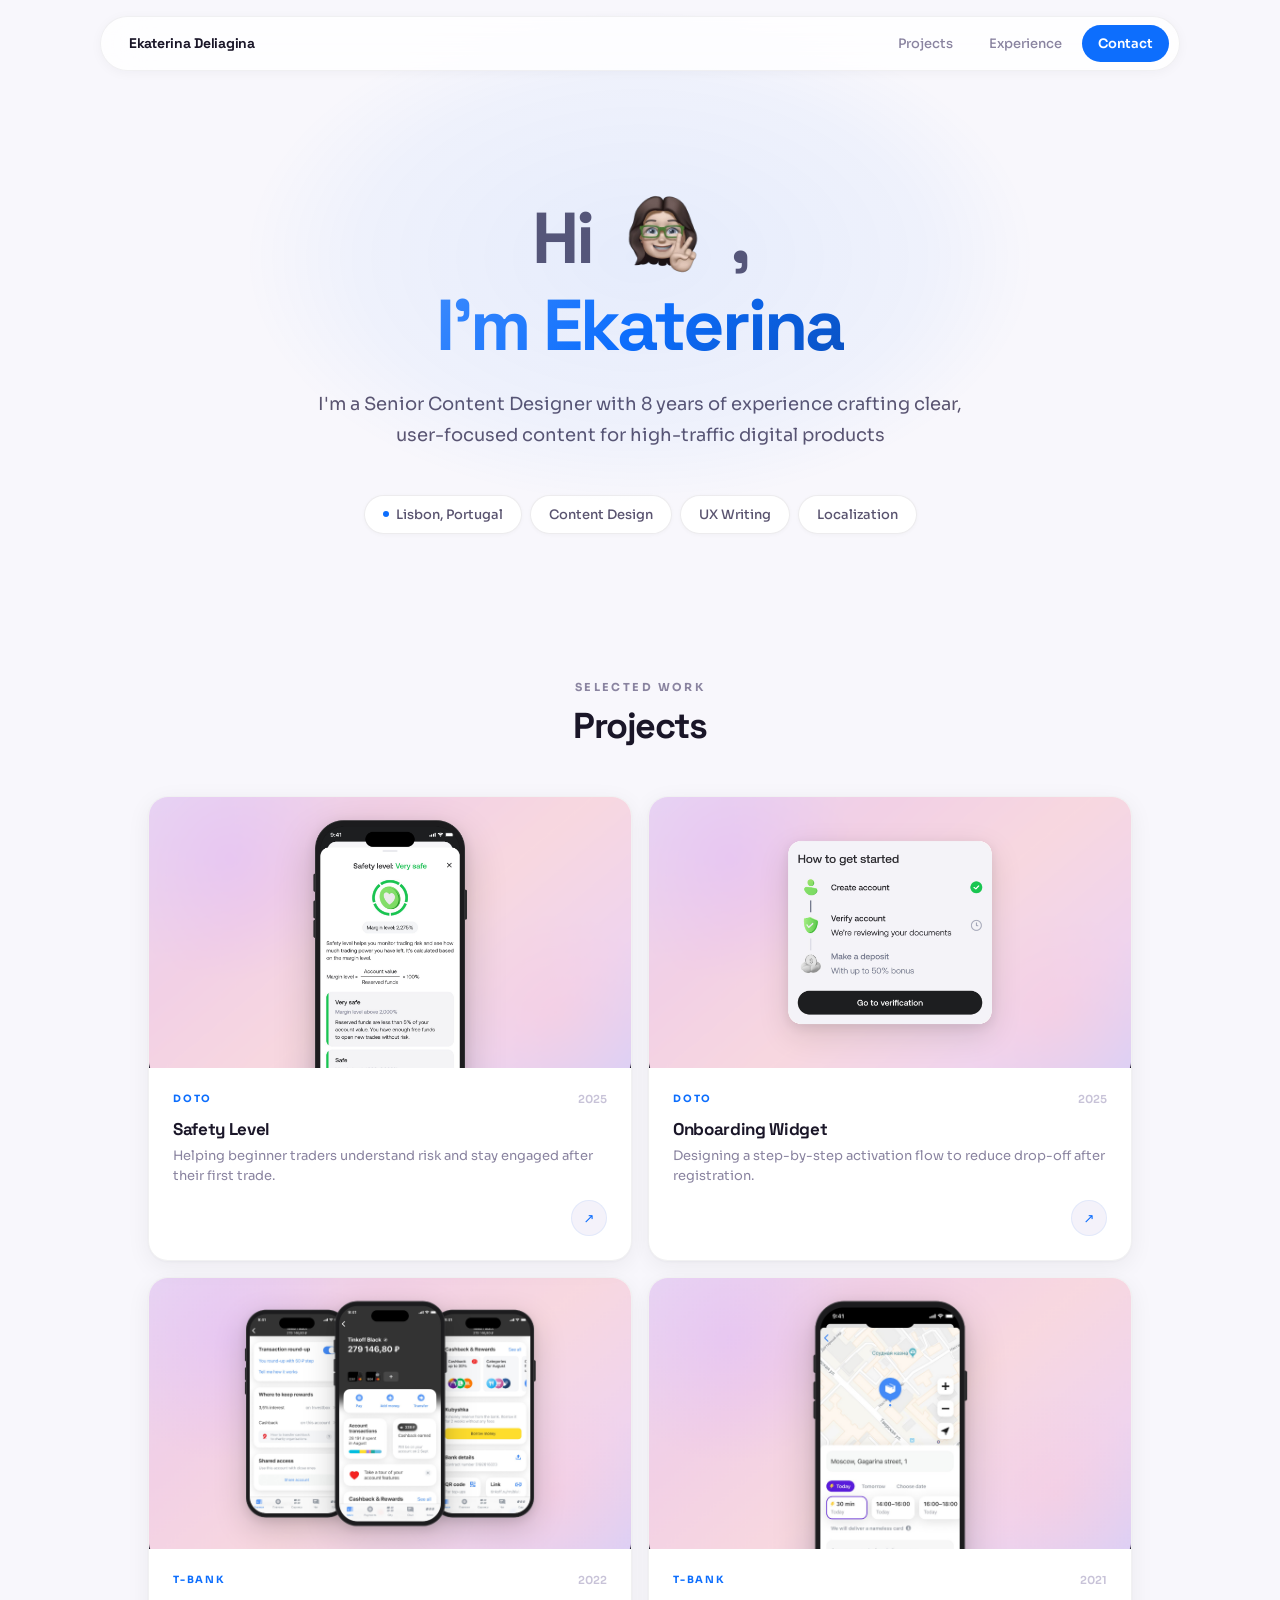
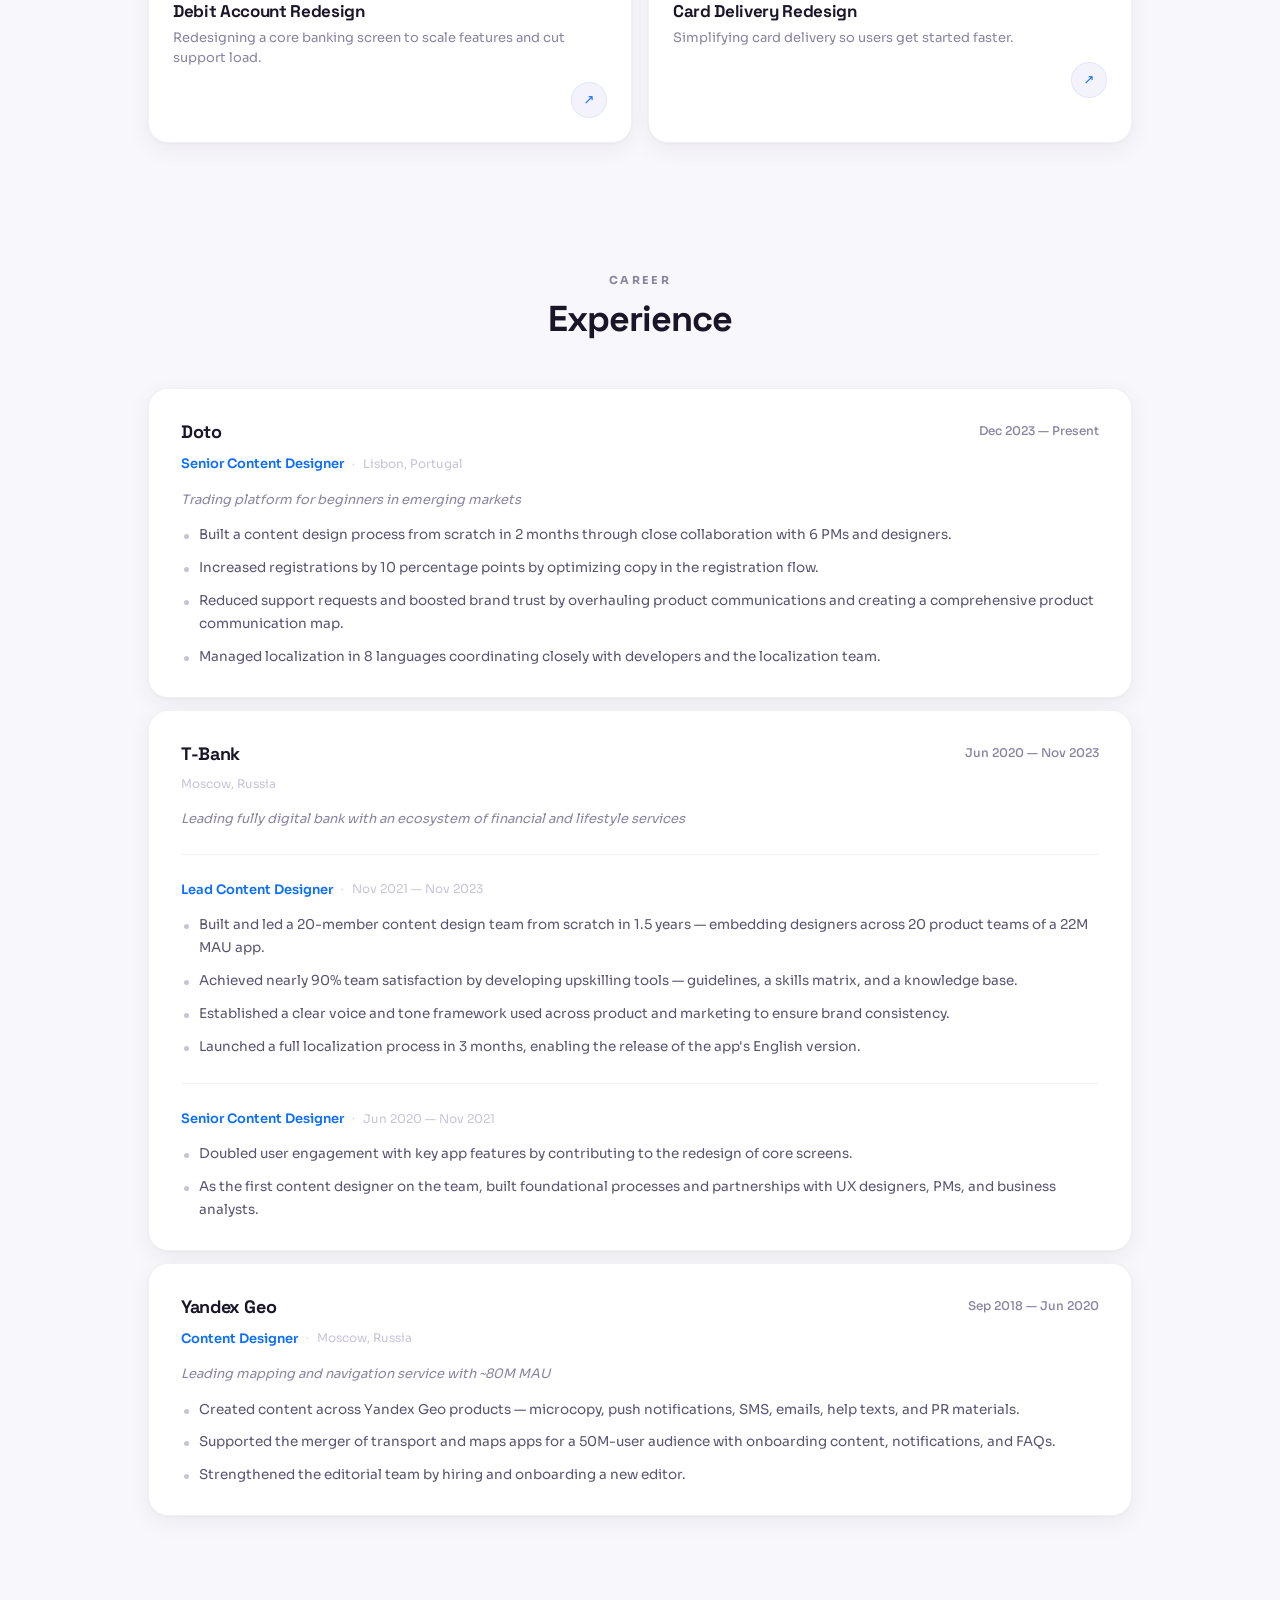
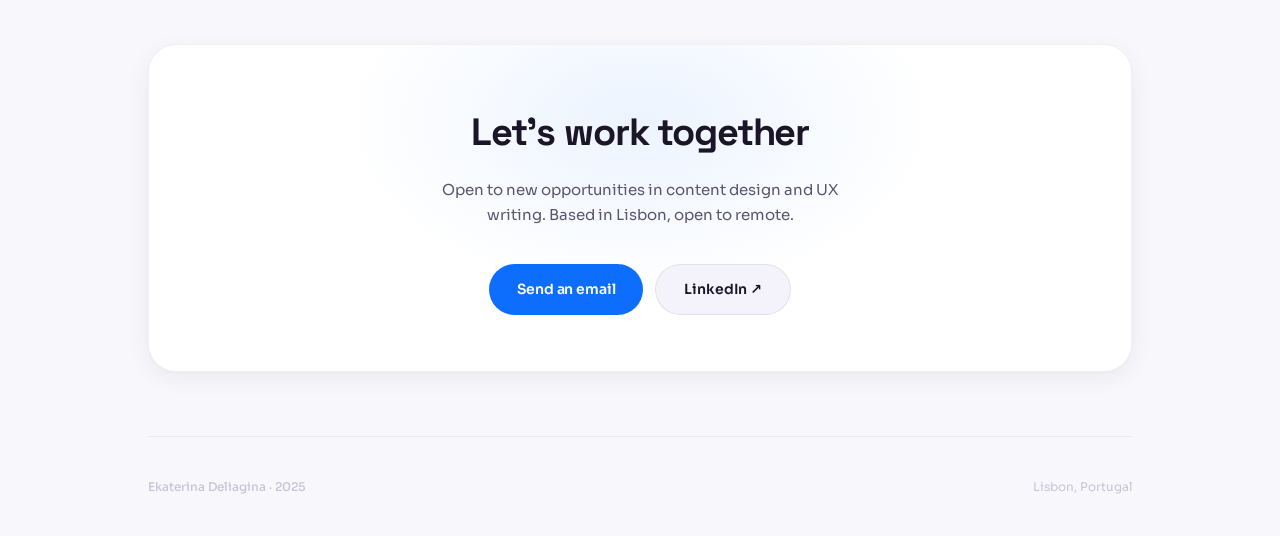
==== index.html @ 11a086cd "moved to root" ====
<!DOCTYPE html>
<html lang="en">
<head>
<meta charset="UTF-8"/><meta name="viewport" content="width=device-width,initial-scale=1"/>
<title>Ekaterina Deliagina — Content Designer</title>
<link href="https://fonts.googleapis.com/css2?family=Sora:wght@300;400;500;600;700;800&family=Space+Grotesk:wght@500;600;700&display=swap" rel="stylesheet"/>
<style>
*,*::before,*::after{box-sizing:border-box;margin:0;padding:0}
:root{
  --bg:#f8f7fc;--bg2:#f0eef6;--surface:#fff;--surface2:#f4f2fa;--surface3:#eae7f3;
  --ink:#1a1628;--mid:#5a5470;--soft:#8a84a0;--dim:#c8c3d8;
  --blue:#0d6efd;--blue-dark:#0b5ed7;--blue-dim:rgba(13,110,253,.06);
  --grad:linear-gradient(135deg,#3d8bfd,#0d6efd,#0950c0);
  --sh:0 1px 3px rgba(26,22,40,.04),0 6px 24px rgba(26,22,40,.06);
  --sh2:0 2px 8px rgba(26,22,40,.06),0 16px 40px rgba(26,22,40,.08);
  --r:20px;--r2:28px;
  --body:'Sora',system-ui,sans-serif;
  --display:'Space Grotesk','Sora',system-ui,sans-serif;
}
html{scroll-behavior:smooth}
body{background:var(--bg);color:var(--ink);font-family:var(--body);font-weight:400;font-size:15px;line-height:1.65;-webkit-font-smoothing:antialiased}

/* ─── NAV ─── */
.tnav{position:sticky;top:0;z-index:100;padding:16px 48px}
.tnav-inner{display:flex;justify-content:space-between;align-items:center;width:100%;max-width:1080px;margin:0 auto;background:rgba(255,255,255,.8);border:1px solid rgba(26,22,40,.06);border-radius:100px;padding:8px 10px 8px 28px;backdrop-filter:blur(24px);box-shadow:0 2px 12px rgba(26,22,40,.04)}
.tnav-name{font-family:var(--display);font-size:14px;font-weight:700;text-decoration:none;color:var(--ink);letter-spacing:-.02em}
.tnav-right{display:flex;align-items:center;gap:4px}
.tnav-right a{font-size:13px;font-weight:500;color:var(--soft);text-decoration:none;padding:8px 16px;border-radius:100px;transition:all .2s}
.tnav-right a:hover{color:var(--ink);background:rgba(26,22,40,.04)}
.tnav-right a.tnav-cta{background:var(--blue);color:#fff;font-weight:600}
.tnav-right a.tnav-cta:hover{background:var(--blue-dark);box-shadow:0 4px 16px rgba(13,110,253,.2)}

/* ─── WRAP ─── */
.wrap{max-width:1080px;margin:0 auto;padding:0 48px}

/* ─── HERO ─── */
.hero{padding:100px 0 80px;text-align:center;position:relative}
.hero::before{content:'';position:absolute;top:-80px;left:50%;transform:translateX(-50%);width:800px;height:500px;background:radial-gradient(ellipse,rgba(13,110,253,.08) 0%,rgba(13,110,253,.04) 50%,transparent 70%);pointer-events:none}
.hero-tag{display:inline-flex;align-items:center;gap:8px;font-size:12px;letter-spacing:.12em;text-transform:uppercase;font-weight:600;margin-bottom:28px;background:var(--blue-dim);border:1px solid rgba(13,110,253,.12);border-radius:100px;padding:7px 20px;color:var(--blue)}
.hero-tag .tdot{width:6px;height:6px;border-radius:50%;background:var(--blue)}
.hero-name{font-family:var(--display);font-size:clamp(40px,6.5vw,72px);font-weight:700;letter-spacing:-.04em;line-height:1;margin-bottom:28px;color:var(--ink);display:flex;flex-direction:column;align-items:center;gap:0}
.hero-name .h-hi{display:flex;align-items:center;gap:16px;color:var(--mid);-webkit-text-fill-color:var(--mid)}
.hero-name .h-comma{color:var(--mid);-webkit-text-fill-color:var(--mid);margin-left:-4px}
.hero-name .h-me{background:var(--grad);-webkit-background-clip:text;background-clip:text;-webkit-text-fill-color:transparent}
.hero-sticker{width:clamp(80px,12vw,110px);height:auto;vertical-align:middle;margin-top:-8px}
.hero-sub{font-size:18px;font-weight:400;color:var(--mid);max-width:700px;margin:12px auto 44px;line-height:1.7}
.hero-pills{display:flex;gap:8px;flex-wrap:wrap;justify-content:center}
.hpill{display:inline-flex;align-items:center;gap:7px;padding:8px 18px;background:var(--surface);border:1px solid rgba(26,22,40,.08);border-radius:100px;font-size:13px;font-weight:500;color:var(--mid);transition:all .25s;box-shadow:0 1px 4px rgba(26,22,40,.03)}
.hpill:hover{border-color:rgba(13,110,253,.25);color:var(--blue);background:var(--blue-dim)}
.hpill .pdot{width:6px;height:6px;border-radius:50%;background:var(--blue)}

/* ─── SECTIONS ─── */
.sec{padding:64px 0}
.sec-head{text-align:center;margin-bottom:48px}
.sec-label{font-size:11px;font-weight:700;letter-spacing:.22em;text-transform:uppercase;color:var(--soft);margin-bottom:10px}
.sec-title{font-family:var(--display);font-size:clamp(26px,3.5vw,36px);font-weight:700;letter-spacing:-.03em;line-height:1.15;color:var(--ink)}

/* ─── ABOUT ─── */
.about-card{background:var(--surface);border:1px solid rgba(26,22,40,.06);border-radius:var(--r2);padding:48px;position:relative;overflow:hidden;box-shadow:var(--sh)}
.about-card::before{content:'';position:absolute;top:-50px;right:-50px;width:250px;height:250px;background:radial-gradient(circle,rgba(13,110,253,.06),transparent 70%);pointer-events:none}
.about-card::after{content:'';position:absolute;bottom:-40px;left:-40px;width:200px;height:200px;background:radial-gradient(circle,rgba(13,110,253,.04),transparent 70%);pointer-events:none}
.about-body{font-size:16px;font-weight:400;line-height:1.9;color:var(--mid);position:relative;z-index:1}
.mk{background:var(--blue-dim);border:1px solid rgba(13,110,253,.14);border-radius:6px;padding:2px 8px;color:var(--blue-dark);font-weight:500}
.mk2{background:var(--blue-dim);border:1px solid rgba(13,110,253,.14);border-radius:6px;padding:2px 8px;color:var(--blue);font-weight:500}
.mk3{background:var(--blue-dim);border:1px solid rgba(13,110,253,.14);border-radius:6px;padding:2px 8px;color:var(--blue-dark);font-weight:500}

/* ─── PROJECTS ─── */
.grid{display:grid;grid-template-columns:1fr 1fr;gap:16px}
.card{background:var(--surface);border:1px solid rgba(26,22,40,.06);border-radius:var(--r);overflow:hidden;text-decoration:none;color:inherit;display:block;transition:transform .4s cubic-bezier(.22,1,.36,1),border-color .35s,box-shadow .35s;box-shadow:var(--sh)}
.card:hover{transform:translateY(-4px);border-color:rgba(13,110,253,.18);box-shadow:var(--sh2)}
.card-img{width:100%;aspect-ratio:16/9;object-fit:cover;display:block;transition:filter .4s}
.card-img.fit{object-fit:contain;padding:24px}
.card-ph{width:100%;aspect-ratio:16/9;background:var(--bg2);display:flex;align-items:center;justify-content:center;position:relative;overflow:hidden}
.card-ph::before{content:'';position:absolute;inset:0;background:radial-gradient(ellipse at 30% 50%,rgba(13,110,253,.08),rgba(13,110,253,.04),transparent 70%)}
.card-ph span{font-size:11px;letter-spacing:.1em;text-transform:uppercase;color:var(--dim);position:relative;z-index:1;font-weight:600}
.card-body{padding:22px 24px 24px}
.card-top{display:flex;justify-content:space-between;align-items:center;margin-bottom:10px}
.card-tag{font-size:10px;font-weight:700;letter-spacing:.18em;text-transform:uppercase;color:var(--blue)}
.card-yr{font-size:11px;color:var(--dim);font-weight:600}
.card-ttl{font-family:var(--display);font-size:17px;font-weight:700;letter-spacing:-.02em;line-height:1.3;margin-bottom:6px;color:var(--ink)}
.card-desc{font-size:13px;color:var(--soft);line-height:1.55;font-weight:400}
.card-arr{display:flex;align-items:center;justify-content:center;width:36px;height:36px;border-radius:50%;background:var(--surface2);border:1px solid rgba(13,110,253,.08);margin-top:14px;margin-left:auto;transition:all .3s;font-size:13px;color:var(--blue)}
.card:hover .card-arr{background:var(--blue);color:#fff;border-color:var(--blue);transform:translate(2px,-2px)}

/* ─── EXPERIENCE ─── */
.jobs{display:flex;flex-direction:column;gap:12px}
.jcard{background:var(--surface);border:1px solid rgba(26,22,40,.06);border-radius:var(--r);padding:28px 32px;box-shadow:var(--sh);transition:border-color .25s,box-shadow .25s}
.jcard:hover{border-color:rgba(26,22,40,.1);box-shadow:var(--sh2)}
.jhead{display:flex;justify-content:space-between;align-items:flex-start;margin-bottom:6px;gap:16px}
.jco{font-family:var(--display);font-size:18px;font-weight:700;letter-spacing:-.02em;color:var(--ink)}
.jper{font-size:12px;color:var(--soft);white-space:nowrap;padding-top:4px;font-weight:500}
.jrow{display:flex;align-items:center;gap:8px;margin-bottom:14px;flex-wrap:wrap}
.jrole{font-size:13px;color:var(--blue);font-weight:600}
.jloc{font-size:12px;color:var(--dim);font-weight:400}
.jsep{font-size:10px;color:var(--dim)}
.jdesc{font-size:13px;color:var(--soft);font-style:italic;margin-bottom:14px;font-weight:400}
.jul{list-style:none;display:flex;flex-direction:column;gap:10px}
.jul li{font-size:13.5px;line-height:1.7;color:var(--mid);padding-left:18px;position:relative;font-weight:400}
.jul li::before{content:"";position:absolute;left:3px;top:10px;width:5px;height:5px;border-radius:50%;background:var(--dim)}
.sub{margin-top:24px;padding-top:24px;border-top:1px solid rgba(26,22,40,.06)}

/* ─── CONTACT ─── */
.ccard{background:var(--surface);border:1px solid rgba(26,22,40,.06);border-radius:var(--r2);padding:56px;text-align:center;position:relative;overflow:hidden;box-shadow:var(--sh)}
.ccard::before{content:'';position:absolute;top:-100px;left:50%;transform:translateX(-50%);width:600px;height:350px;background:radial-gradient(ellipse,rgba(13,110,253,.08),rgba(13,110,253,.04),transparent 70%);pointer-events:none}
.chead{font-family:var(--display);font-size:clamp(26px,4vw,38px);font-weight:700;letter-spacing:-.03em;margin-bottom:14px;position:relative;color:var(--ink)}
.csub{font-size:15px;color:var(--mid);font-weight:400;margin-bottom:36px;max-width:400px;margin-left:auto;margin-right:auto;position:relative}
.clinks{display:flex;gap:12px;justify-content:center;flex-wrap:wrap;position:relative}
.cbtn{display:inline-flex;align-items:center;padding:13px 28px;border-radius:100px;font-size:14px;font-weight:600;text-decoration:none;transition:all .25s;letter-spacing:-.01em}
.cbtn-p{background:var(--blue);color:#fff}.cbtn-p:hover{background:var(--blue-dark);transform:translateY(-2px);box-shadow:0 8px 24px rgba(13,110,253,.15)}
.cbtn-s{background:var(--surface2);border:1px solid rgba(26,22,40,.08);color:var(--ink)}.cbtn-s:hover{border-color:rgba(26,22,40,.16);box-shadow:0 2px 8px rgba(26,22,40,.06)}

/* ─── FOOTER ─── */
.foot{padding:40px 0;display:flex;justify-content:space-between;align-items:center;border-top:1px solid rgba(26,22,40,.06)}
.foot-n{font-size:12px;color:var(--dim);font-weight:500}.foot-r{font-size:12px;color:var(--dim)}

/* ─── ANIMATIONS ─── */
@keyframes fadeUp{from{opacity:0;transform:translateY(24px)}to{opacity:1;transform:translateY(0)}}
.rise{opacity:0;transform:translateY(24px)}.rise.vis{animation:fadeUp .7s cubic-bezier(.22,1,.36,1) forwards}

@media(max-width:720px){
  .wrap{padding:0 20px}.tnav{padding:12px 20px}
  .tnav-inner{padding:6px 8px 6px 20px}
  .tnav-right a:not(.tnav-cta){display:none}
  .grid{grid-template-columns:1fr}
  .hero{padding:72px 0 56px}
  .about-card{padding:32px 24px}
  .ccard{padding:40px 24px}
  .jcard{padding:24px 20px}
}
</style>
</head>
<body>

<div class="tnav">
  <div class="tnav-inner">
    <a class="tnav-name" href="index.html">Ekaterina Deliagina</a>
    <div class="tnav-right">
      <a href="#projects">Projects</a>
      <a href="#experience">Experience</a>
      <a href="#contact" class="tnav-cta">Contact</a>
    </div>
  </div>
</div>

<div class="wrap">

  <div class="hero rise">
    <h1 class="hero-name">
      <span class="h-hi">Hi <img src="sticker.png" class="hero-sticker" alt="sticker"><span class="h-comma">,</span></span>
      <span class="h-me">I'm Ekaterina</span>
    </h1>
    <p class="hero-sub">I'm a Senior Content Designer with 8 years of experience crafting clear, <span style="white-space:nowrap">user-focused</span> content for high-traffic digital products</p>
    <div class="hero-pills">
      <span class="hpill"><span class="pdot"></span>Lisbon, Portugal</span>
      <span class="hpill">Content Design</span>
      <span class="hpill">UX Writing</span>
      <span class="hpill">Localization</span>
    </div>
  </div>

  <div class="sec rise" id="projects">
    <div class="sec-head">
      <div class="sec-label">Selected work</div>
      <div class="sec-title">Projects</div>
    </div>
    <div class="grid">
      <a href="project-1.html" class="card rise">
        <img src="project-1-cover.png" class="card-img" alt="Safety Level cover">
        <div class="card-body">
          <div class="card-top"><span class="card-tag">Doto</span><span class="card-yr">2025</span></div>
          <div class="card-ttl">Safety Level</div>
          <div class="card-desc">Helping beginner traders understand risk and stay engaged after their first trade.</div>
          <div class="card-arr">↗</div>
        </div>
      </a>
      <a class="card" href="project-2.html">
        <img class="card-img" src="project-2-cover.png" alt="Onboarding Widget">
        <div class="card-body">
          <div class="card-top"><span class="card-tag">Doto</span><span class="card-yr">2025</span></div>
          <div class="card-ttl">Onboarding Widget</div>
          <div class="card-desc">Designing a step-by-step activation flow to reduce drop-off after registration.</div>
          <div class="card-arr">↗</div>
        </div>
      </a>
      <a class="card" href="project-3.html">
        <img class="card-img" src="project-3-cover.png" alt="Debit Account Redesign">
        <div class="card-body">
          <div class="card-top"><span class="card-tag">T-Bank</span><span class="card-yr">2022</span></div>
          <div class="card-ttl">Debit Account Redesign</div>
          <div class="card-desc">Redesigning a core banking screen to scale features and cut support load.</div>
          <div class="card-arr">↗</div>
        </div>
      </a>
      <a class="card" href="project-4.html">
        <img class="card-img" src="project-4-cover.png" alt="Card Delivery Redesign">
        <div class="card-body">
          <div class="card-top"><span class="card-tag">T-Bank</span><span class="card-yr">2021</span></div>
          <div class="card-ttl">Card Delivery Redesign</div>
          <div class="card-desc">Simplifying card delivery so users get started faster.</div>
          <div class="card-arr">↗</div>
        </div>
      </a>
    </div>
  </div>

  <div class="sec rise" id="experience">
    <div class="sec-head">
      <div class="sec-label">Career</div>
      <div class="sec-title">Experience</div>
    </div>
    <div class="jobs">
      <div class="jcard">
        <div class="jhead"><div class="jco">Doto</div><div class="jper">Dec 2023 — Present</div></div>
        <div class="jrow"><span class="jrole">Senior Content Designer</span><span class="jsep">·</span><span class="jloc">Lisbon, Portugal</span></div>
        <div class="jdesc">Trading platform for beginners in emerging markets</div>
        <ul class="jul">
          <li>Built a content design process from scratch in 2 months through close collaboration with 6 PMs and designers.</li>
          <li>Increased registrations by 10 percentage points by optimizing copy in the registration flow.</li>
          <li>Reduced support requests and boosted brand trust by overhauling product communications and creating a comprehensive product communication map.</li>
          <li>Managed localization in 8 languages coordinating closely with developers and the localization team.</li>
        </ul>
      </div>
      <div class="jcard">
        <div class="jhead"><div class="jco">T-Bank</div><div class="jper">Jun 2020 — Nov 2023</div></div>
        <div class="jrow"><span class="jloc">Moscow, Russia</span></div>
        <div class="jdesc">Leading fully digital bank with an ecosystem of financial and lifestyle services</div>
        <div class="sub">
          <div class="jrow"><span class="jrole">Lead Content Designer</span><span class="jsep">·</span><span class="jloc">Nov 2021 — Nov 2023</span></div>
          <ul class="jul">
            <li>Built and led a 20-member content design team from scratch in 1.5 years — embedding designers across 20 product teams of a 22M MAU app.</li>
            <li>Achieved nearly 90% team satisfaction by developing upskilling tools — guidelines, a skills matrix, and a knowledge base.</li>
            <li>Established a clear voice and tone framework used across product and marketing to ensure brand consistency.</li>
            <li>Launched a full localization process in 3 months, enabling the release of the app's English version.</li>
          </ul>
        </div>
        <div class="sub">
          <div class="jrow"><span class="jrole">Senior Content Designer</span><span class="jsep">·</span><span class="jloc">Jun 2020 — Nov 2021</span></div>
          <ul class="jul">
            <li>Doubled user engagement with key app features by contributing to the redesign of core screens.</li>
            <li>As the first content designer on the team, built foundational processes and partnerships with UX designers, PMs, and business analysts.</li>
          </ul>
        </div>
      </div>
      <div class="jcard">
        <div class="jhead"><div class="jco">Yandex Geo</div><div class="jper">Sep 2018 — Jun 2020</div></div>
        <div class="jrow"><span class="jrole">Content Designer</span><span class="jsep">·</span><span class="jloc">Moscow, Russia</span></div>
        <div class="jdesc">Leading mapping and navigation service with ~80M MAU</div>
        <ul class="jul">
          <li>Created content across Yandex Geo products — microcopy, push notifications, SMS, emails, help texts, and PR materials.</li>
          <li>Supported the merger of transport and maps apps for a 50M-user audience with onboarding content, notifications, and FAQs.</li>
          <li>Strengthened the editorial team by hiring and onboarding a new editor.</li>
        </ul>
      </div>
    </div>
  </div>

  <div class="sec rise" id="contact">
    <div class="ccard">
      <div class="chead">Let's work together</div>
      <div class="csub">Open to new opportunities in content design and UX writing. Based in Lisbon, open to remote.</div>
      <div class="clinks">
        <a class="cbtn cbtn-p" href="mailto:e.delyagina@gmail.com">Send an email</a>
        <a class="cbtn cbtn-s" href="https://www.linkedin.com/in/edeliagina/" target="_blank">LinkedIn ↗</a>
      </div>
    </div>
  </div>

  <div class="foot"><span class="foot-n">Ekaterina Deliagina · 2025</span><span class="foot-r">Lisbon, Portugal</span></div>
</div>

<script>
const obs=new IntersectionObserver(e=>{e.forEach(x=>{if(x.isIntersecting){x.target.classList.add('vis');obs.unobserve(x.target)}})},{threshold:.12});
document.querySelectorAll('.rise').forEach(el=>obs.observe(el));
</script>
</body>
</html>
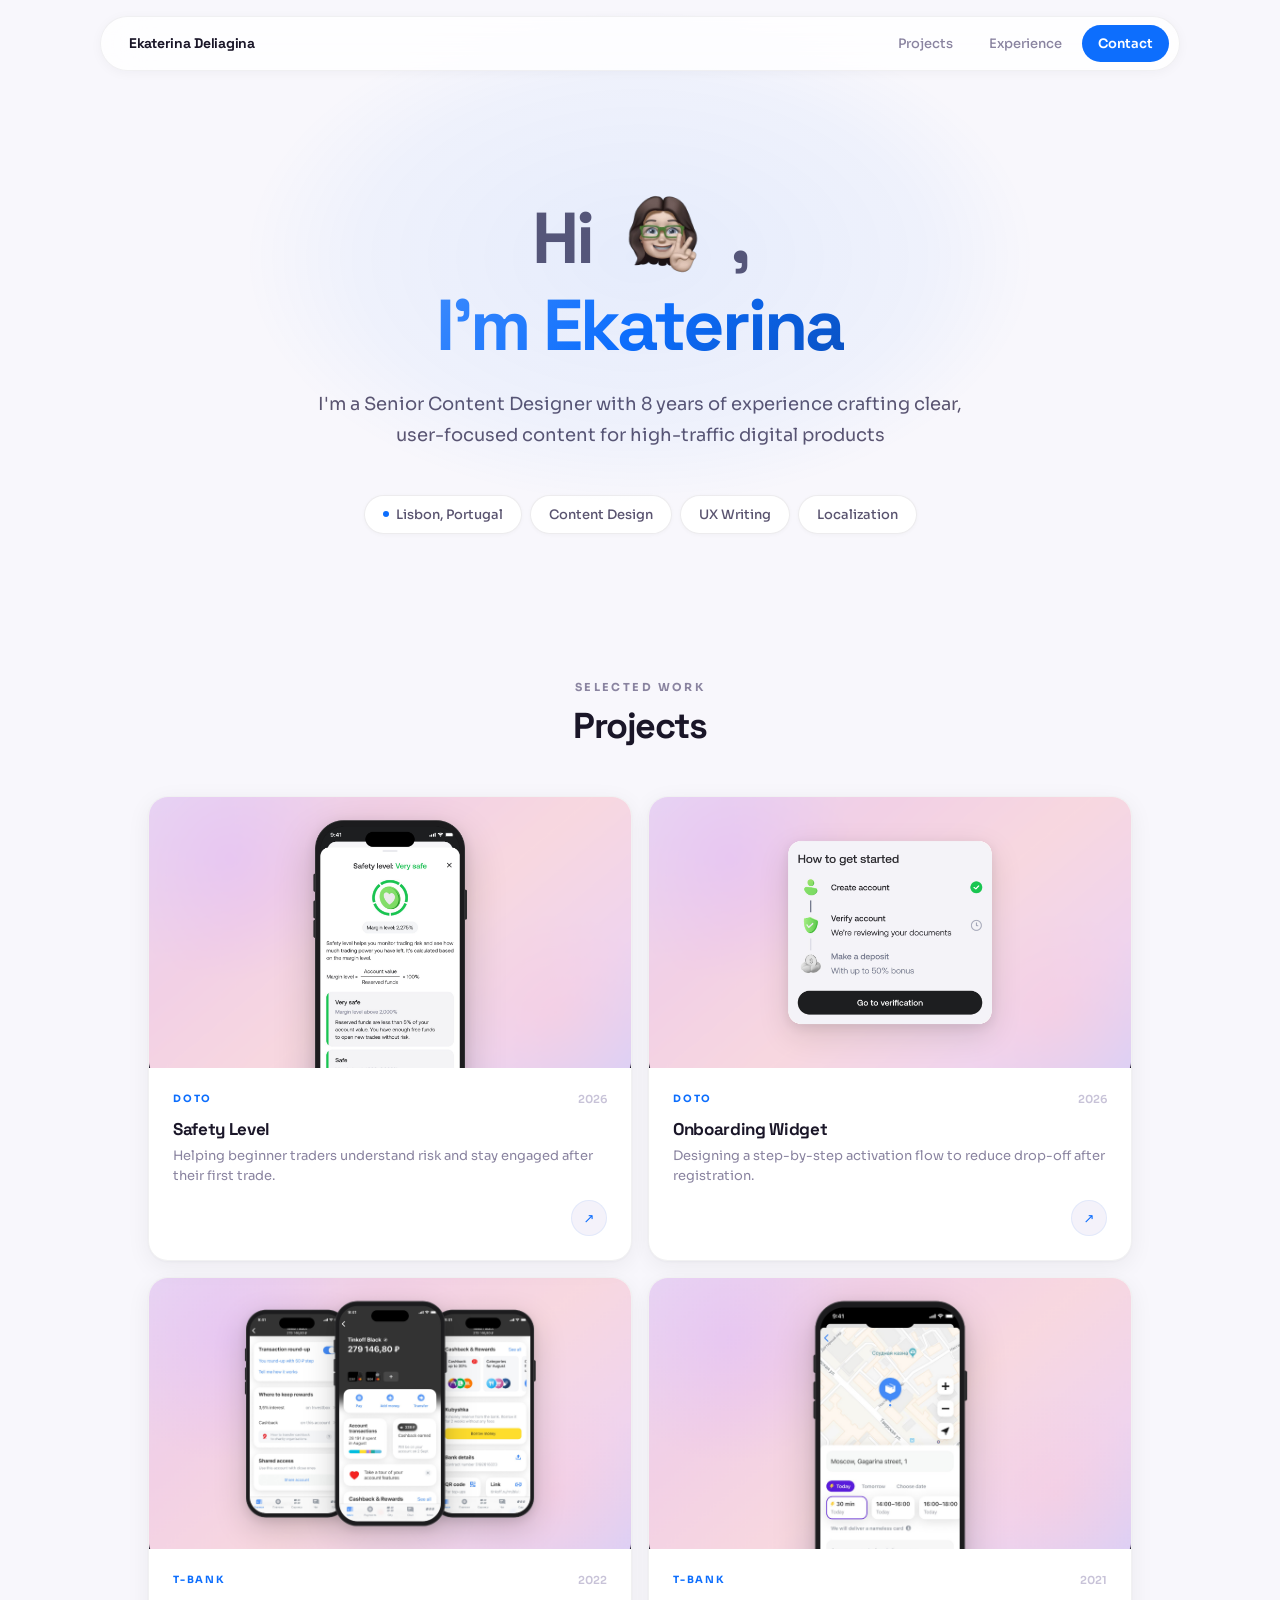
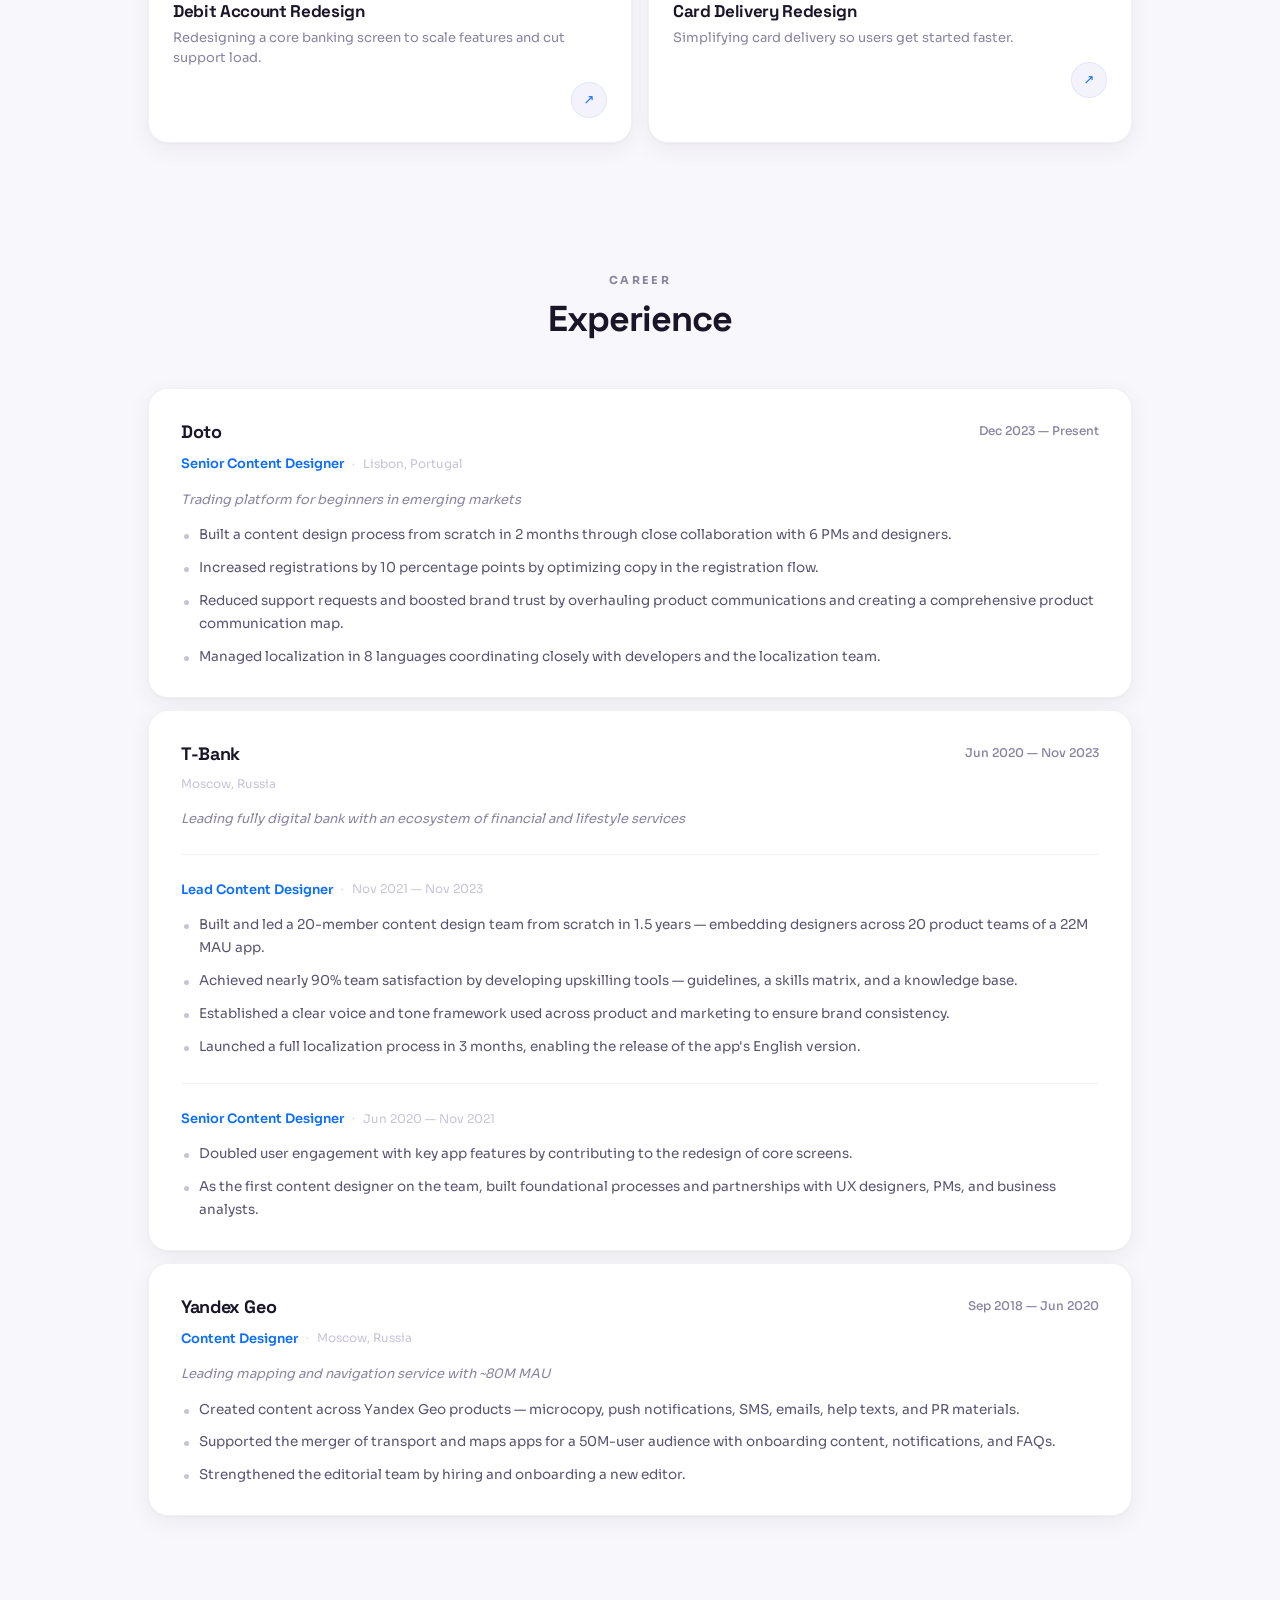
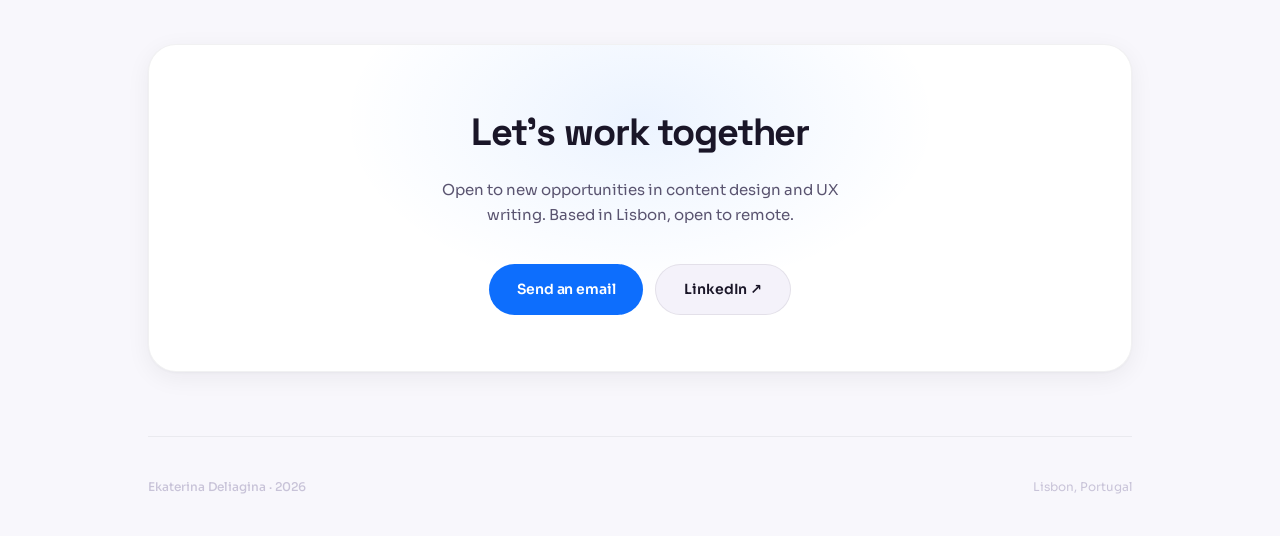
==== commit e45c5e7a: "edit footer year" ====
--- a/index.html
+++ b/index.html
@@ -164,25 +164,25 @@
       <div class="sec-title">Projects</div>
     </div>
     <div class="grid">
-      <a href="project-1.html" class="card rise">
+      <a href="project-1/" class="card rise">
         <img src="project-1-cover.png" class="card-img" alt="Safety Level cover">
         <div class="card-body">
-          <div class="card-top"><span class="card-tag">Doto</span><span class="card-yr">2025</span></div>
+          <div class="card-top"><span class="card-tag">Doto</span><span class="card-yr">2026</span></div>
           <div class="card-ttl">Safety Level</div>
           <div class="card-desc">Helping beginner traders understand risk and stay engaged after their first trade.</div>
           <div class="card-arr">↗</div>
         </div>
       </a>
-      <a class="card" href="project-2.html">
+      <a class="card" href="project-2/">
         <img class="card-img" src="project-2-cover.png" alt="Onboarding Widget">
         <div class="card-body">
-          <div class="card-top"><span class="card-tag">Doto</span><span class="card-yr">2025</span></div>
+          <div class="card-top"><span class="card-tag">Doto</span><span class="card-yr">2026</span></div>
           <div class="card-ttl">Onboarding Widget</div>
           <div class="card-desc">Designing a step-by-step activation flow to reduce drop-off after registration.</div>
           <div class="card-arr">↗</div>
         </div>
       </a>
-      <a class="card" href="project-3.html">
+      <a class="card" href="project-3/">
         <img class="card-img" src="project-3-cover.png" alt="Debit Account Redesign">
         <div class="card-body">
           <div class="card-top"><span class="card-tag">T-Bank</span><span class="card-yr">2022</span></div>
@@ -191,7 +191,7 @@
           <div class="card-arr">↗</div>
         </div>
       </a>
-      <a class="card" href="project-4.html">
+      <a class="card" href="project-4/">
         <img class="card-img" src="project-4-cover.png" alt="Card Delivery Redesign">
         <div class="card-body">
           <div class="card-top"><span class="card-tag">T-Bank</span><span class="card-yr">2021</span></div>
@@ -265,7 +265,7 @@
     </div>
   </div>
 
-  <div class="foot"><span class="foot-n">Ekaterina Deliagina · 2025</span><span class="foot-r">Lisbon, Portugal</span></div>
+  <div class="foot"><span class="foot-n">Ekaterina Deliagina · 2026</span><span class="foot-r">Lisbon, Portugal</span></div>
 </div>
 
 <script>
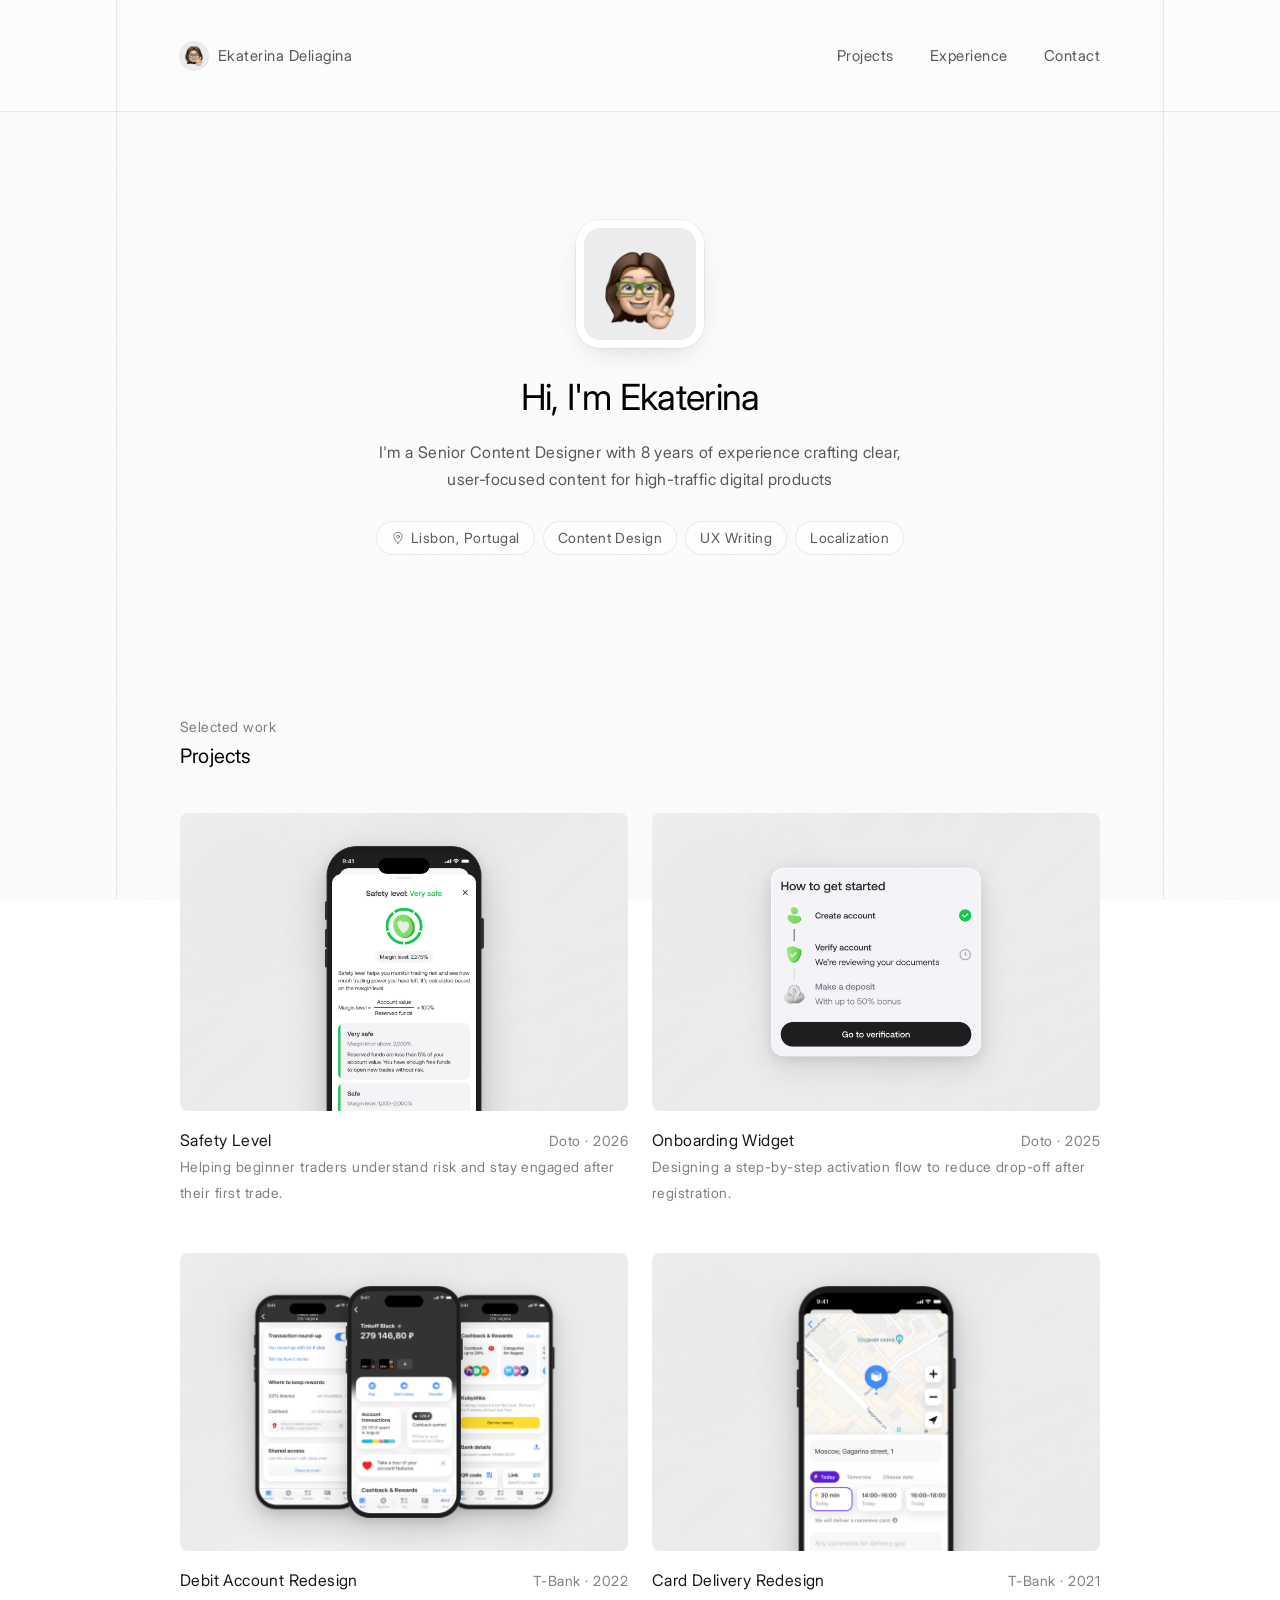
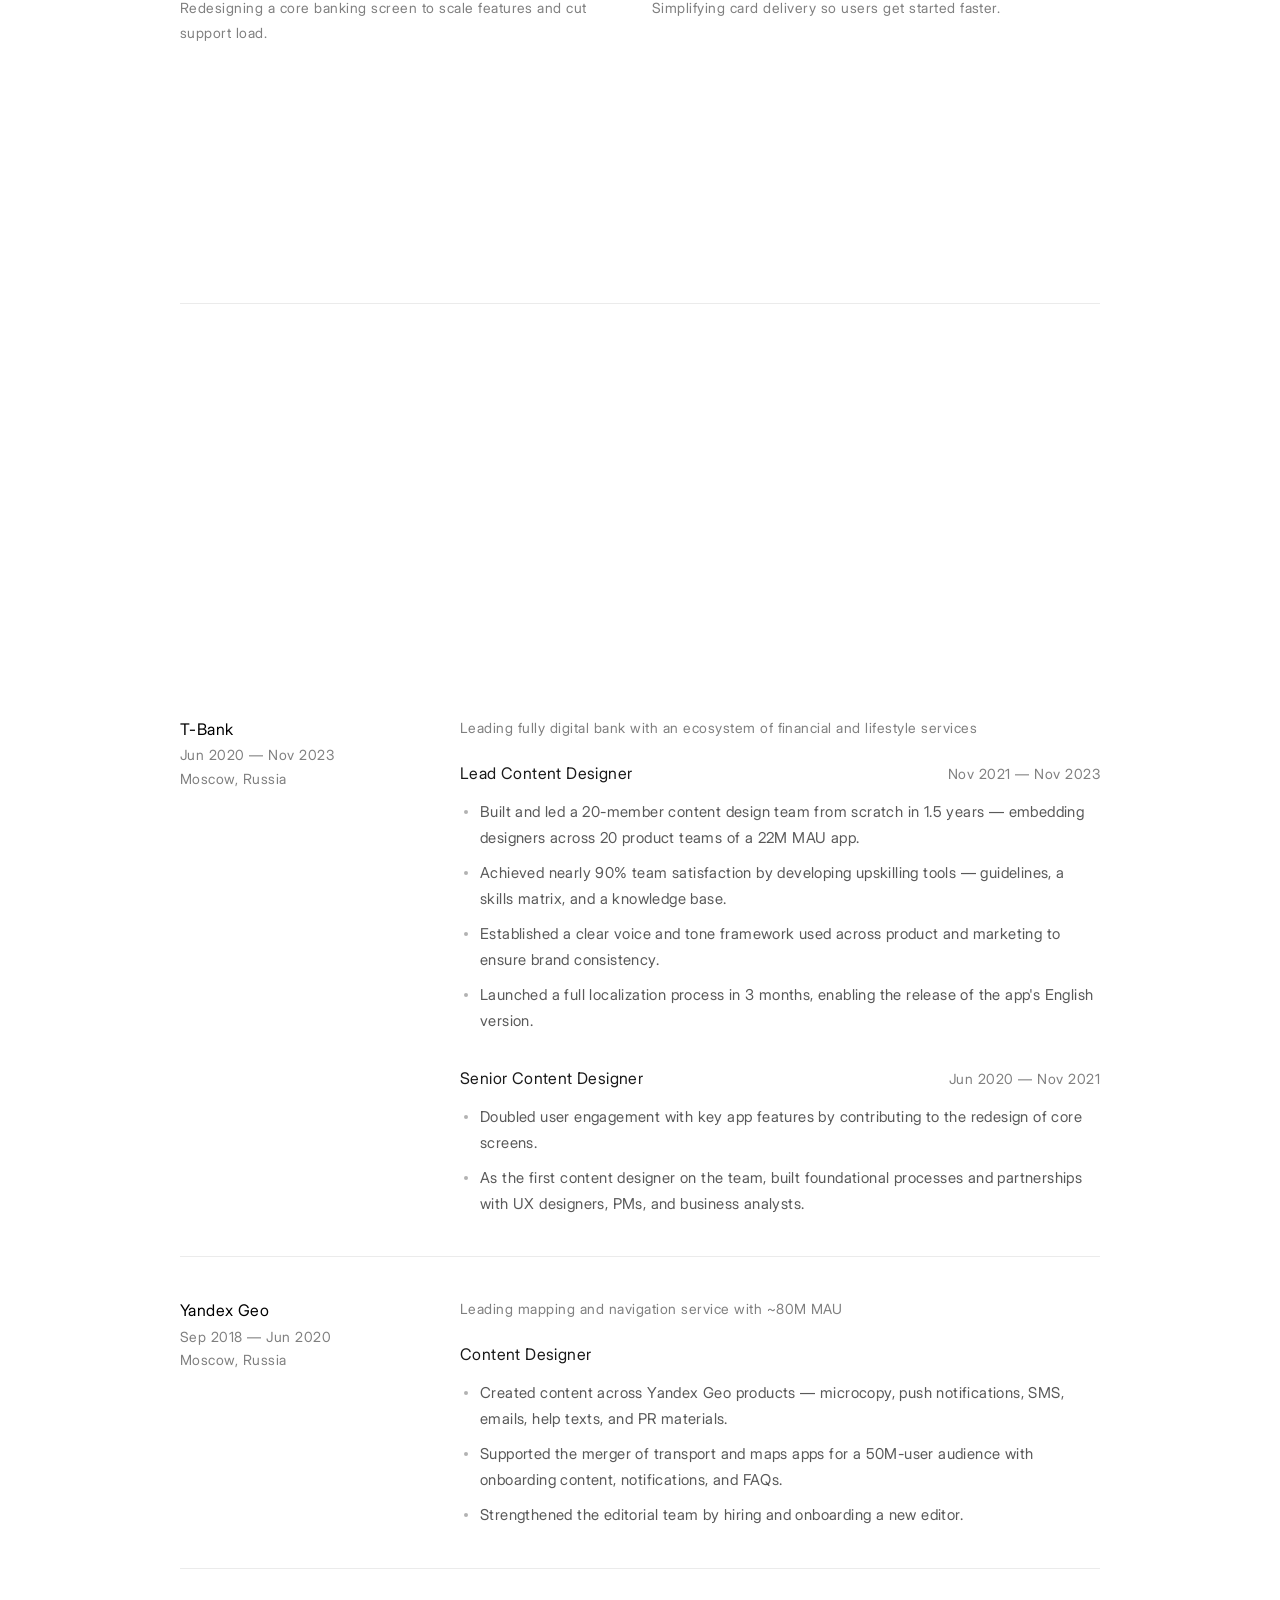
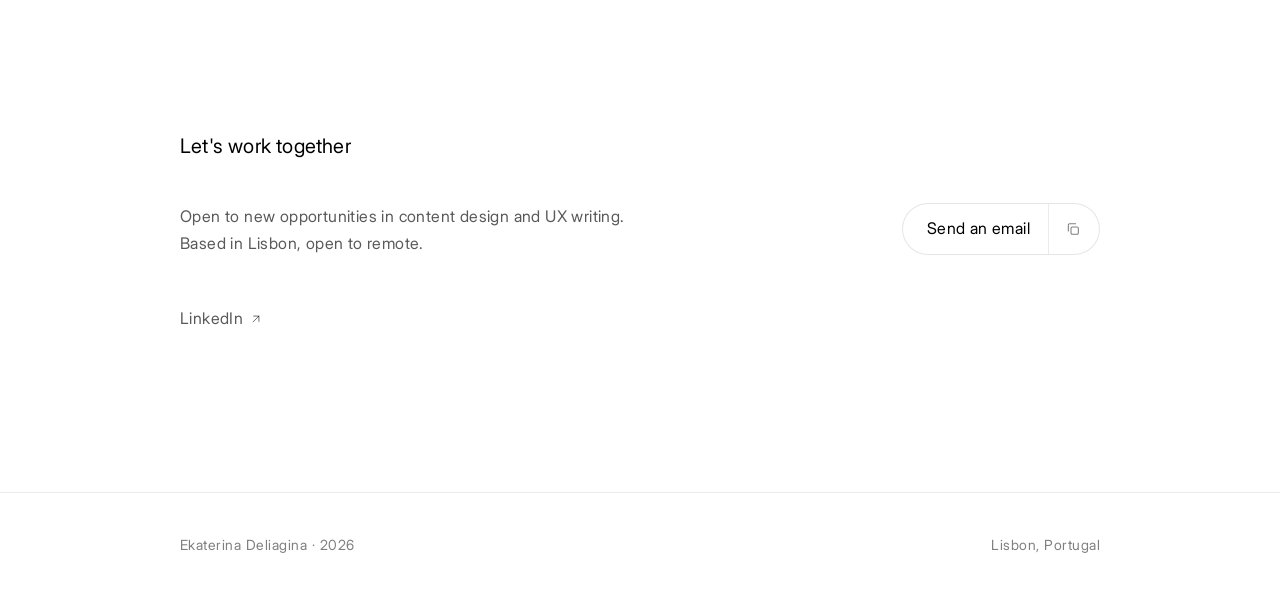
==== commit 9976fd9e: "Redesign site in a minimal framed style - Move shared styles and scripts into style.css and main.js " ====
--- a/index.html
+++ b/index.html
@@ -1,276 +1,189 @@
 <!DOCTYPE html>
 <html lang="en">
 <head>
-<meta charset="UTF-8"/><meta name="viewport" content="width=device-width,initial-scale=1"/>
+<meta charset="UTF-8"/>
+<meta name="viewport" content="width=device-width,initial-scale=1"/>
 <title>Ekaterina Deliagina — Content Designer</title>
-<link href="https://fonts.googleapis.com/css2?family=Sora:wght@300;400;500;600;700;800&family=Space+Grotesk:wght@500;600;700&display=swap" rel="stylesheet"/>
-<style>
-*,*::before,*::after{box-sizing:border-box;margin:0;padding:0}
-:root{
-  --bg:#f8f7fc;--bg2:#f0eef6;--surface:#fff;--surface2:#f4f2fa;--surface3:#eae7f3;
-  --ink:#1a1628;--mid:#5a5470;--soft:#8a84a0;--dim:#c8c3d8;
-  --blue:#0d6efd;--blue-dark:#0b5ed7;--blue-dim:rgba(13,110,253,.06);
-  --grad:linear-gradient(135deg,#3d8bfd,#0d6efd,#0950c0);
-  --sh:0 1px 3px rgba(26,22,40,.04),0 6px 24px rgba(26,22,40,.06);
-  --sh2:0 2px 8px rgba(26,22,40,.06),0 16px 40px rgba(26,22,40,.08);
-  --r:20px;--r2:28px;
-  --body:'Sora',system-ui,sans-serif;
-  --display:'Space Grotesk','Sora',system-ui,sans-serif;
-}
-html{scroll-behavior:smooth}
-body{background:var(--bg);color:var(--ink);font-family:var(--body);font-weight:400;font-size:15px;line-height:1.65;-webkit-font-smoothing:antialiased}
-
-/* ─── NAV ─── */
-.tnav{position:sticky;top:0;z-index:100;padding:16px 48px}
-.tnav-inner{display:flex;justify-content:space-between;align-items:center;width:100%;max-width:1080px;margin:0 auto;background:rgba(255,255,255,.8);border:1px solid rgba(26,22,40,.06);border-radius:100px;padding:8px 10px 8px 28px;backdrop-filter:blur(24px);box-shadow:0 2px 12px rgba(26,22,40,.04)}
-.tnav-name{font-family:var(--display);font-size:14px;font-weight:700;text-decoration:none;color:var(--ink);letter-spacing:-.02em}
-.tnav-right{display:flex;align-items:center;gap:4px}
-.tnav-right a{font-size:13px;font-weight:500;color:var(--soft);text-decoration:none;padding:8px 16px;border-radius:100px;transition:all .2s}
-.tnav-right a:hover{color:var(--ink);background:rgba(26,22,40,.04)}
-.tnav-right a.tnav-cta{background:var(--blue);color:#fff;font-weight:600}
-.tnav-right a.tnav-cta:hover{background:var(--blue-dark);box-shadow:0 4px 16px rgba(13,110,253,.2)}
-
-/* ─── WRAP ─── */
-.wrap{max-width:1080px;margin:0 auto;padding:0 48px}
-
-/* ─── HERO ─── */
-.hero{padding:100px 0 80px;text-align:center;position:relative}
-.hero::before{content:'';position:absolute;top:-80px;left:50%;transform:translateX(-50%);width:800px;height:500px;background:radial-gradient(ellipse,rgba(13,110,253,.08) 0%,rgba(13,110,253,.04) 50%,transparent 70%);pointer-events:none}
-.hero-tag{display:inline-flex;align-items:center;gap:8px;font-size:12px;letter-spacing:.12em;text-transform:uppercase;font-weight:600;margin-bottom:28px;background:var(--blue-dim);border:1px solid rgba(13,110,253,.12);border-radius:100px;padding:7px 20px;color:var(--blue)}
-.hero-tag .tdot{width:6px;height:6px;border-radius:50%;background:var(--blue)}
-.hero-name{font-family:var(--display);font-size:clamp(40px,6.5vw,72px);font-weight:700;letter-spacing:-.04em;line-height:1;margin-bottom:28px;color:var(--ink);display:flex;flex-direction:column;align-items:center;gap:0}
-.hero-name .h-hi{display:flex;align-items:center;gap:16px;color:var(--mid);-webkit-text-fill-color:var(--mid)}
-.hero-name .h-comma{color:var(--mid);-webkit-text-fill-color:var(--mid);margin-left:-4px}
-.hero-name .h-me{background:var(--grad);-webkit-background-clip:text;background-clip:text;-webkit-text-fill-color:transparent}
-.hero-sticker{width:clamp(80px,12vw,110px);height:auto;vertical-align:middle;margin-top:-8px}
-.hero-sub{font-size:18px;font-weight:400;color:var(--mid);max-width:700px;margin:12px auto 44px;line-height:1.7}
-.hero-pills{display:flex;gap:8px;flex-wrap:wrap;justify-content:center}
-.hpill{display:inline-flex;align-items:center;gap:7px;padding:8px 18px;background:var(--surface);border:1px solid rgba(26,22,40,.08);border-radius:100px;font-size:13px;font-weight:500;color:var(--mid);transition:all .25s;box-shadow:0 1px 4px rgba(26,22,40,.03)}
-.hpill:hover{border-color:rgba(13,110,253,.25);color:var(--blue);background:var(--blue-dim)}
-.hpill .pdot{width:6px;height:6px;border-radius:50%;background:var(--blue)}
-
-/* ─── SECTIONS ─── */
-.sec{padding:64px 0}
-.sec-head{text-align:center;margin-bottom:48px}
-.sec-label{font-size:11px;font-weight:700;letter-spacing:.22em;text-transform:uppercase;color:var(--soft);margin-bottom:10px}
-.sec-title{font-family:var(--display);font-size:clamp(26px,3.5vw,36px);font-weight:700;letter-spacing:-.03em;line-height:1.15;color:var(--ink)}
-
-/* ─── ABOUT ─── */
-.about-card{background:var(--surface);border:1px solid rgba(26,22,40,.06);border-radius:var(--r2);padding:48px;position:relative;overflow:hidden;box-shadow:var(--sh)}
-.about-card::before{content:'';position:absolute;top:-50px;right:-50px;width:250px;height:250px;background:radial-gradient(circle,rgba(13,110,253,.06),transparent 70%);pointer-events:none}
-.about-card::after{content:'';position:absolute;bottom:-40px;left:-40px;width:200px;height:200px;background:radial-gradient(circle,rgba(13,110,253,.04),transparent 70%);pointer-events:none}
-.about-body{font-size:16px;font-weight:400;line-height:1.9;color:var(--mid);position:relative;z-index:1}
-.mk{background:var(--blue-dim);border:1px solid rgba(13,110,253,.14);border-radius:6px;padding:2px 8px;color:var(--blue-dark);font-weight:500}
-.mk2{background:var(--blue-dim);border:1px solid rgba(13,110,253,.14);border-radius:6px;padding:2px 8px;color:var(--blue);font-weight:500}
-.mk3{background:var(--blue-dim);border:1px solid rgba(13,110,253,.14);border-radius:6px;padding:2px 8px;color:var(--blue-dark);font-weight:500}
-
-/* ─── PROJECTS ─── */
-.grid{display:grid;grid-template-columns:1fr 1fr;gap:16px}
-.card{background:var(--surface);border:1px solid rgba(26,22,40,.06);border-radius:var(--r);overflow:hidden;text-decoration:none;color:inherit;display:block;transition:transform .4s cubic-bezier(.22,1,.36,1),border-color .35s,box-shadow .35s;box-shadow:var(--sh)}
-.card:hover{transform:translateY(-4px);border-color:rgba(13,110,253,.18);box-shadow:var(--sh2)}
-.card-img{width:100%;aspect-ratio:16/9;object-fit:cover;display:block;transition:filter .4s}
-.card-img.fit{object-fit:contain;padding:24px}
-.card-ph{width:100%;aspect-ratio:16/9;background:var(--bg2);display:flex;align-items:center;justify-content:center;position:relative;overflow:hidden}
-.card-ph::before{content:'';position:absolute;inset:0;background:radial-gradient(ellipse at 30% 50%,rgba(13,110,253,.08),rgba(13,110,253,.04),transparent 70%)}
-.card-ph span{font-size:11px;letter-spacing:.1em;text-transform:uppercase;color:var(--dim);position:relative;z-index:1;font-weight:600}
-.card-body{padding:22px 24px 24px}
-.card-top{display:flex;justify-content:space-between;align-items:center;margin-bottom:10px}
-.card-tag{font-size:10px;font-weight:700;letter-spacing:.18em;text-transform:uppercase;color:var(--blue)}
-.card-yr{font-size:11px;color:var(--dim);font-weight:600}
-.card-ttl{font-family:var(--display);font-size:17px;font-weight:700;letter-spacing:-.02em;line-height:1.3;margin-bottom:6px;color:var(--ink)}
-.card-desc{font-size:13px;color:var(--soft);line-height:1.55;font-weight:400}
-.card-arr{display:flex;align-items:center;justify-content:center;width:36px;height:36px;border-radius:50%;background:var(--surface2);border:1px solid rgba(13,110,253,.08);margin-top:14px;margin-left:auto;transition:all .3s;font-size:13px;color:var(--blue)}
-.card:hover .card-arr{background:var(--blue);color:#fff;border-color:var(--blue);transform:translate(2px,-2px)}
-
-/* ─── EXPERIENCE ─── */
-.jobs{display:flex;flex-direction:column;gap:12px}
-.jcard{background:var(--surface);border:1px solid rgba(26,22,40,.06);border-radius:var(--r);padding:28px 32px;box-shadow:var(--sh);transition:border-color .25s,box-shadow .25s}
-.jcard:hover{border-color:rgba(26,22,40,.1);box-shadow:var(--sh2)}
-.jhead{display:flex;justify-content:space-between;align-items:flex-start;margin-bottom:6px;gap:16px}
-.jco{font-family:var(--display);font-size:18px;font-weight:700;letter-spacing:-.02em;color:var(--ink)}
-.jper{font-size:12px;color:var(--soft);white-space:nowrap;padding-top:4px;font-weight:500}
-.jrow{display:flex;align-items:center;gap:8px;margin-bottom:14px;flex-wrap:wrap}
-.jrole{font-size:13px;color:var(--blue);font-weight:600}
-.jloc{font-size:12px;color:var(--dim);font-weight:400}
-.jsep{font-size:10px;color:var(--dim)}
-.jdesc{font-size:13px;color:var(--soft);font-style:italic;margin-bottom:14px;font-weight:400}
-.jul{list-style:none;display:flex;flex-direction:column;gap:10px}
-.jul li{font-size:13.5px;line-height:1.7;color:var(--mid);padding-left:18px;position:relative;font-weight:400}
-.jul li::before{content:"";position:absolute;left:3px;top:10px;width:5px;height:5px;border-radius:50%;background:var(--dim)}
-.sub{margin-top:24px;padding-top:24px;border-top:1px solid rgba(26,22,40,.06)}
-
-/* ─── CONTACT ─── */
-.ccard{background:var(--surface);border:1px solid rgba(26,22,40,.06);border-radius:var(--r2);padding:56px;text-align:center;position:relative;overflow:hidden;box-shadow:var(--sh)}
-.ccard::before{content:'';position:absolute;top:-100px;left:50%;transform:translateX(-50%);width:600px;height:350px;background:radial-gradient(ellipse,rgba(13,110,253,.08),rgba(13,110,253,.04),transparent 70%);pointer-events:none}
-.chead{font-family:var(--display);font-size:clamp(26px,4vw,38px);font-weight:700;letter-spacing:-.03em;margin-bottom:14px;position:relative;color:var(--ink)}
-.csub{font-size:15px;color:var(--mid);font-weight:400;margin-bottom:36px;max-width:400px;margin-left:auto;margin-right:auto;position:relative}
-.clinks{display:flex;gap:12px;justify-content:center;flex-wrap:wrap;position:relative}
-.cbtn{display:inline-flex;align-items:center;padding:13px 28px;border-radius:100px;font-size:14px;font-weight:600;text-decoration:none;transition:all .25s;letter-spacing:-.01em}
-.cbtn-p{background:var(--blue);color:#fff}.cbtn-p:hover{background:var(--blue-dark);transform:translateY(-2px);box-shadow:0 8px 24px rgba(13,110,253,.15)}
-.cbtn-s{background:var(--surface2);border:1px solid rgba(26,22,40,.08);color:var(--ink)}.cbtn-s:hover{border-color:rgba(26,22,40,.16);box-shadow:0 2px 8px rgba(26,22,40,.06)}
-
-/* ─── FOOTER ─── */
-.foot{padding:40px 0;display:flex;justify-content:space-between;align-items:center;border-top:1px solid rgba(26,22,40,.06)}
-.foot-n{font-size:12px;color:var(--dim);font-weight:500}.foot-r{font-size:12px;color:var(--dim)}
-
-/* ─── ANIMATIONS ─── */
-@keyframes fadeUp{from{opacity:0;transform:translateY(24px)}to{opacity:1;transform:translateY(0)}}
-.rise{opacity:0;transform:translateY(24px)}.rise.vis{animation:fadeUp .7s cubic-bezier(.22,1,.36,1) forwards}
-
-@media(max-width:720px){
-  .wrap{padding:0 20px}.tnav{padding:12px 20px}
-  .tnav-inner{padding:6px 8px 6px 20px}
-  .tnav-right a:not(.tnav-cta){display:none}
-  .grid{grid-template-columns:1fr}
-  .hero{padding:72px 0 56px}
-  .about-card{padding:32px 24px}
-  .ccard{padding:40px 24px}
-  .jcard{padding:24px 20px}
-}
-</style>
+<meta name="description" content="Senior Content Designer with 8 years of experience crafting clear, user-focused content for high-traffic digital products."/>
+<link rel="icon" href="sticker.png"/>
+<link rel="preconnect" href="https://fonts.googleapis.com"/>
+<link rel="preconnect" href="https://fonts.gstatic.com" crossorigin/>
+<link href="https://fonts.googleapis.com/css2?family=Inter:opsz,wght@14..32,400..500&display=swap" rel="stylesheet"/>
+<link rel="stylesheet" href="style.css"/>
+<script>document.documentElement.classList.add('js')</script>
 </head>
 <body>
 
-<div class="tnav">
-  <div class="tnav-inner">
-    <a class="tnav-name" href="index.html">Ekaterina Deliagina</a>
-    <div class="tnav-right">
+<div class="frame-lines" aria-hidden="true"></div>
+
+<header class="site-header">
+  <div class="container header-inner">
+    <a class="brand" href="index.html">
+      <span class="brand-icon"><img src="sticker.png" alt=""/></span>
+      Ekaterina Deliagina
+    </a>
+    <button class="nav-toggle" aria-label="Menu" aria-expanded="false" aria-controls="nav"><span></span><span></span></button>
+    <nav class="nav" id="nav">
       <a href="#projects">Projects</a>
       <a href="#experience">Experience</a>
-      <a href="#contact" class="tnav-cta">Contact</a>
+      <a href="#contact">Contact</a>
+    </nav>
+  </div>
+</header>
+
+<main>
+
+  <section class="hero container" data-reveal>
+    <span class="avatar"><span class="avatar-inner"><img src="sticker.png" alt="Ekaterina's sticker"/></span></span>
+    <h1>Hi, I'm Ekaterina</h1>
+    <p class="hero-sub">I'm a Senior Content Designer with 8 years of experience crafting clear, user&#8209;focused content for high-traffic digital products</p>
+    <div class="tags">
+      <span class="tag"><svg viewBox="0 0 24 24"><path d="M12 21s-7-6.2-7-11.5a7 7 0 0 1 14 0C19 14.8 12 21 12 21z"/><circle cx="12" cy="9.5" r="2.5"/></svg>Lisbon, Portugal</span>
+      <span class="tag">Content Design</span>
+      <span class="tag">UX Writing</span>
+      <span class="tag">Localization</span>
     </div>
-  </div>
-</div>
+  </section>
 
-<div class="wrap">
-
-  <div class="hero rise">
-    <h1 class="hero-name">
-      <span class="h-hi">Hi <img src="sticker.png" class="hero-sticker" alt="sticker"><span class="h-comma">,</span></span>
-      <span class="h-me">I'm Ekaterina</span>
-    </h1>
-    <p class="hero-sub">I'm a Senior Content Designer with 8 years of experience crafting clear, <span style="white-space:nowrap">user-focused</span> content for high-traffic digital products</p>
-    <div class="hero-pills">
-      <span class="hpill"><span class="pdot"></span>Lisbon, Portugal</span>
-      <span class="hpill">Content Design</span>
-      <span class="hpill">UX Writing</span>
-      <span class="hpill">Localization</span>
-    </div>
-  </div>
-
-  <div class="sec rise" id="projects">
-    <div class="sec-head">
-      <div class="sec-label">Selected work</div>
-      <div class="sec-title">Projects</div>
+  <section class="section container" id="projects">
+    <div class="sec-head" data-reveal>
+      <p class="eyebrow">Selected work</p>
+      <h2>Projects</h2>
     </div>
     <div class="grid">
-      <a href="project-1/" class="card rise">
-        <img src="project-1-cover.png" class="card-img" alt="Safety Level cover">
-        <div class="card-body">
-          <div class="card-top"><span class="card-tag">Doto</span><span class="card-yr">2026</span></div>
-          <div class="card-ttl">Safety Level</div>
-          <div class="card-desc">Helping beginner traders understand risk and stay engaged after their first trade.</div>
-          <div class="card-arr">↗</div>
+      <a class="card" href="project-1/" data-reveal>
+        <div class="card-media"><img src="project-1-cover.png" alt="Safety Level cover" width="1800" height="1080"/></div>
+        <div class="card-info">
+          <div class="card-row"><span class="card-title">Safety Level</span><span class="card-meta">Doto · 2026</span></div>
+          <p class="card-desc">Helping beginner traders understand risk and stay engaged after their first trade.</p>
         </div>
       </a>
-      <a class="card" href="project-2/">
-        <img class="card-img" src="project-2-cover.png" alt="Onboarding Widget">
-        <div class="card-body">
-          <div class="card-top"><span class="card-tag">Doto</span><span class="card-yr">2026</span></div>
-          <div class="card-ttl">Onboarding Widget</div>
-          <div class="card-desc">Designing a step-by-step activation flow to reduce drop-off after registration.</div>
-          <div class="card-arr">↗</div>
+      <a class="card" href="project-2/" data-reveal>
+        <div class="card-media"><img src="project-2-cover.png" alt="Onboarding Widget" width="1800" height="1080"/></div>
+        <div class="card-info">
+          <div class="card-row"><span class="card-title">Onboarding Widget</span><span class="card-meta">Doto · 2025</span></div>
+          <p class="card-desc">Designing a step-by-step activation flow to reduce drop-off after registration.</p>
         </div>
       </a>
-      <a class="card" href="project-3/">
-        <img class="card-img" src="project-3-cover.png" alt="Debit Account Redesign">
-        <div class="card-body">
-          <div class="card-top"><span class="card-tag">T-Bank</span><span class="card-yr">2022</span></div>
-          <div class="card-ttl">Debit Account Redesign</div>
-          <div class="card-desc">Redesigning a core banking screen to scale features and cut support load.</div>
-          <div class="card-arr">↗</div>
+      <a class="card" href="project-3/" data-reveal>
+        <div class="card-media"><img src="project-3-cover.png" alt="Debit Account Redesign" width="1024" height="614" loading="lazy"/></div>
+        <div class="card-info">
+          <div class="card-row"><span class="card-title">Debit Account Redesign</span><span class="card-meta">T-Bank · 2022</span></div>
+          <p class="card-desc">Redesigning a core banking screen to scale features and cut support load.</p>
         </div>
       </a>
-      <a class="card" href="project-4/">
-        <img class="card-img" src="project-4-cover.png" alt="Card Delivery Redesign">
-        <div class="card-body">
-          <div class="card-top"><span class="card-tag">T-Bank</span><span class="card-yr">2021</span></div>
-          <div class="card-ttl">Card Delivery Redesign</div>
-          <div class="card-desc">Simplifying card delivery so users get started faster.</div>
-          <div class="card-arr">↗</div>
+      <a class="card" href="project-4/" data-reveal>
+        <div class="card-media"><img src="project-4-cover.png" alt="Card Delivery Redesign" width="1024" height="614" loading="lazy"/></div>
+        <div class="card-info">
+          <div class="card-row"><span class="card-title">Card Delivery Redesign</span><span class="card-meta">T-Bank · 2021</span></div>
+          <p class="card-desc">Simplifying card delivery so users get started faster.</p>
         </div>
       </a>
     </div>
-  </div>
+  </section>
 
-  <div class="sec rise" id="experience">
-    <div class="sec-head">
-      <div class="sec-label">Career</div>
-      <div class="sec-title">Experience</div>
+  <section class="section container" id="experience">
+    <div class="sec-head" data-reveal>
+      <p class="eyebrow">Career</p>
+      <h2>Experience</h2>
     </div>
     <div class="jobs">
-      <div class="jcard">
-        <div class="jhead"><div class="jco">Doto</div><div class="jper">Dec 2023 — Present</div></div>
-        <div class="jrow"><span class="jrole">Senior Content Designer</span><span class="jsep">·</span><span class="jloc">Lisbon, Portugal</span></div>
-        <div class="jdesc">Trading platform for beginners in emerging markets</div>
-        <ul class="jul">
-          <li>Built a content design process from scratch in 2 months through close collaboration with 6 PMs and designers.</li>
-          <li>Increased registrations by 10 percentage points by optimizing copy in the registration flow.</li>
-          <li>Reduced support requests and boosted brand trust by overhauling product communications and creating a comprehensive product communication map.</li>
-          <li>Managed localization in 8 languages coordinating closely with developers and the localization team.</li>
-        </ul>
-      </div>
-      <div class="jcard">
-        <div class="jhead"><div class="jco">T-Bank</div><div class="jper">Jun 2020 — Nov 2023</div></div>
-        <div class="jrow"><span class="jloc">Moscow, Russia</span></div>
-        <div class="jdesc">Leading fully digital bank with an ecosystem of financial and lifestyle services</div>
-        <div class="sub">
-          <div class="jrow"><span class="jrole">Lead Content Designer</span><span class="jsep">·</span><span class="jloc">Nov 2021 — Nov 2023</span></div>
-          <ul class="jul">
-            <li>Built and led a 20-member content design team from scratch in 1.5 years — embedding designers across 20 product teams of a 22M MAU app.</li>
-            <li>Achieved nearly 90% team satisfaction by developing upskilling tools — guidelines, a skills matrix, and a knowledge base.</li>
-            <li>Established a clear voice and tone framework used across product and marketing to ensure brand consistency.</li>
-            <li>Launched a full localization process in 3 months, enabling the release of the app's English version.</li>
-          </ul>
+
+      <article class="job" data-reveal>
+        <div class="job-side">
+          <h3 class="job-co">Doto</h3>
+          <p class="job-meta">Dec 2023 — Present</p>
+          <p class="job-meta">Lisbon, Portugal</p>
         </div>
-        <div class="sub">
-          <div class="jrow"><span class="jrole">Senior Content Designer</span><span class="jsep">·</span><span class="jloc">Jun 2020 — Nov 2021</span></div>
-          <ul class="jul">
-            <li>Doubled user engagement with key app features by contributing to the redesign of core screens.</li>
-            <li>As the first content designer on the team, built foundational processes and partnerships with UX designers, PMs, and business analysts.</li>
-          </ul>
+        <div class="job-main">
+          <p class="job-desc">Trading platform for beginners in emerging markets</p>
+          <div class="role">
+            <div class="role-head"><p class="role-title">Senior Content Designer</p></div>
+            <ul class="job-list">
+              <li>Built a content design process from scratch in 2 months through close collaboration with 6 PMs and designers.</li>
+              <li>Increased registrations by 10 percentage points by optimizing copy in the registration flow.</li>
+              <li>Reduced support requests and boosted brand trust by overhauling product communications and creating a comprehensive product communication map.</li>
+              <li>Managed localization in 8 languages coordinating closely with developers and the localization team.</li>
+            </ul>
+          </div>
         </div>
-      </div>
-      <div class="jcard">
-        <div class="jhead"><div class="jco">Yandex Geo</div><div class="jper">Sep 2018 — Jun 2020</div></div>
-        <div class="jrow"><span class="jrole">Content Designer</span><span class="jsep">·</span><span class="jloc">Moscow, Russia</span></div>
-        <div class="jdesc">Leading mapping and navigation service with ~80M MAU</div>
-        <ul class="jul">
-          <li>Created content across Yandex Geo products — microcopy, push notifications, SMS, emails, help texts, and PR materials.</li>
-          <li>Supported the merger of transport and maps apps for a 50M-user audience with onboarding content, notifications, and FAQs.</li>
-          <li>Strengthened the editorial team by hiring and onboarding a new editor.</li>
-        </ul>
+      </article>
+
+      <article class="job" data-reveal>
+        <div class="job-side">
+          <h3 class="job-co">T-Bank</h3>
+          <p class="job-meta">Jun 2020 — Nov 2023</p>
+          <p class="job-meta">Moscow, Russia</p>
+        </div>
+        <div class="job-main">
+          <p class="job-desc">Leading fully digital bank with an ecosystem of financial and lifestyle services</p>
+          <div class="role">
+            <div class="role-head"><p class="role-title">Lead Content Designer</p><span class="job-meta">Nov 2021 — Nov 2023</span></div>
+            <ul class="job-list">
+              <li>Built and led a 20-member content design team from scratch in 1.5 years — embedding designers across 20 product teams of a 22M MAU app.</li>
+              <li>Achieved nearly 90% team satisfaction by developing upskilling tools — guidelines, a skills matrix, and a knowledge base.</li>
+              <li>Established a clear voice and tone framework used across product and marketing to ensure brand consistency.</li>
+              <li>Launched a full localization process in 3 months, enabling the release of the app's English version.</li>
+            </ul>
+          </div>
+          <div class="role">
+            <div class="role-head"><p class="role-title">Senior Content Designer</p><span class="job-meta">Jun 2020 — Nov 2021</span></div>
+            <ul class="job-list">
+              <li>Doubled user engagement with key app features by contributing to the redesign of core screens.</li>
+              <li>As the first content designer on the team, built foundational processes and partnerships with UX designers, PMs, and business analysts.</li>
+            </ul>
+          </div>
+        </div>
+      </article>
+
+      <article class="job" data-reveal>
+        <div class="job-side">
+          <h3 class="job-co">Yandex Geo</h3>
+          <p class="job-meta">Sep 2018 — Jun 2020</p>
+          <p class="job-meta">Moscow, Russia</p>
+        </div>
+        <div class="job-main">
+          <p class="job-desc">Leading mapping and navigation service with ~80M MAU</p>
+          <div class="role">
+            <div class="role-head"><p class="role-title">Content Designer</p></div>
+            <ul class="job-list">
+              <li>Created content across Yandex Geo products — microcopy, push notifications, SMS, emails, help texts, and PR materials.</li>
+              <li>Supported the merger of transport and maps apps for a 50M-user audience with onboarding content, notifications, and FAQs.</li>
+              <li>Strengthened the editorial team by hiring and onboarding a new editor.</li>
+            </ul>
+          </div>
+        </div>
+      </article>
+
+    </div>
+  </section>
+
+  <section class="section contact container" id="contact" data-reveal>
+    <h2>Let's work together</h2>
+    <div class="contact-grid">
+      <p>Open to new opportunities in content design and UX writing. Based in Lisbon, open to remote.</p>
+      <div class="email-pill">
+        <a href="mailto:e.delyagina@gmail.com">Send an email</a>
+        <button class="copy" data-copy="e.delyagina@gmail.com" aria-label="Copy email address" title="Copy email address">
+          <svg viewBox="0 0 24 24"><rect x="9" y="9" width="11" height="11" rx="2"/><path d="M5 15V6a2 2 0 0 1 2-2h9"/></svg>
+        </button>
+        <span class="copied" role="status">Email copied</span>
       </div>
     </div>
+    <div class="links">
+      <a href="https://www.linkedin.com/in/edeliagina/" target="_blank" rel="noopener">LinkedIn <svg class="arrow" viewBox="0 0 24 24"><path d="M7 17 17 7M8 7h9v9"/></svg></a>
+    </div>
+  </section>
+
+</main>
+
+<footer class="site-footer">
+  <div class="container footer-inner">
+    <span>Ekaterina Deliagina · 2026</span>
+    <span>Lisbon, Portugal</span>
   </div>
+</footer>
 
-  <div class="sec rise" id="contact">
-    <div class="ccard">
-      <div class="chead">Let's work together</div>
-      <div class="csub">Open to new opportunities in content design and UX writing. Based in Lisbon, open to remote.</div>
-      <div class="clinks">
-        <a class="cbtn cbtn-p" href="mailto:e.delyagina@gmail.com">Send an email</a>
-        <a class="cbtn cbtn-s" href="https://www.linkedin.com/in/edeliagina/" target="_blank">LinkedIn ↗</a>
-      </div>
-    </div>
-  </div>
-
-  <div class="foot"><span class="foot-n">Ekaterina Deliagina · 2026</span><span class="foot-r">Lisbon, Portugal</span></div>
-</div>
-
-<script>
-const obs=new IntersectionObserver(e=>{e.forEach(x=>{if(x.isIntersecting){x.target.classList.add('vis');obs.unobserve(x.target)}})},{threshold:.12});
-document.querySelectorAll('.rise').forEach(el=>obs.observe(el));
-</script>
+<script src="main.js"></script>
 </body>
 </html>
--- a/style.css
+++ b/style.css
@@ -0,0 +1,220 @@
+*,*::before,*::after{box-sizing:border-box;margin:0;padding:0}
+
+:root{
+  --bg:#fff;
+  --ink:#000;
+  --ink-90:rgba(0,0,0,.9);
+  --ink-65:rgba(0,0,0,.65);
+  --ink-50:rgba(0,0,0,.5);
+  --ink-30:rgba(0,0,0,.3);
+  --line:rgba(0,0,0,.08);
+  --panel:#ececec;
+  --green:#1fc248;
+  --font:'Inter','Inter Display',system-ui,-apple-system,sans-serif;
+  --frame:1048px;
+  --content:920px;
+  --text:730px;
+  --wide:1100px;
+  --gutter:56px;
+  --line-min:24px;
+  --line-x:max(var(--line-min),calc(50% - var(--frame)/2));
+  --header:112px;
+  --ease:cubic-bezier(.22,1,.36,1);
+}
+
+html{scroll-behavior:smooth;-webkit-text-size-adjust:100%}
+body{
+  background:var(--bg);color:var(--ink-65);
+  font-family:var(--font);font-variation-settings:"opsz" 32;
+  font-size:16px;line-height:1.7;letter-spacing:.025em;
+  -webkit-font-smoothing:antialiased;-moz-osx-font-smoothing:grayscale;
+  overflow-x:hidden;
+}
+/* film grain */
+body::before{
+  content:"";position:fixed;inset:0;z-index:-1;pointer-events:none;opacity:.035;
+  background-image:url("data:image/svg+xml,%3Csvg xmlns='http://www.w3.org/2000/svg' width='180' height='180'%3E%3Cfilter id='n'%3E%3CfeTurbulence type='fractalNoise' baseFrequency='.85' numOctaves='3' stitchTiles='stitch'/%3E%3CfeColorMatrix values='0 0 0 0 0 0 0 0 0 0 0 0 0 0 0 0 0 0 1 0'/%3E%3C/filter%3E%3Crect width='100%25' height='100%25' filter='url(%23n)'/%3E%3C/svg%3E");
+}
+img{display:block;max-width:100%}
+a{color:inherit;text-decoration:none}
+button{font:inherit;color:inherit;letter-spacing:inherit;background:none;border:0;cursor:pointer}
+::selection{background:rgba(0,0,0,.85);color:#fff}
+
+.container{width:min(var(--content),100% - var(--gutter)*2);margin-inline:auto}
+
+/* ─── FRAME LINES ─── */
+.frame-lines{position:fixed;inset:0;z-index:60;pointer-events:none}
+.frame-lines::before,.frame-lines::after{content:"";position:absolute;top:0;bottom:0;width:1px;background:var(--line)}
+.frame-lines::before{left:var(--line-x)}
+.frame-lines::after{right:var(--line-x)}
+
+/* ─── HEADER ─── */
+.site-header{
+  position:fixed;top:0;left:0;right:0;z-index:50;height:var(--header);
+  background:rgba(252,252,252,.72);
+  -webkit-backdrop-filter:blur(14px) saturate(1.4);backdrop-filter:blur(14px) saturate(1.4);
+  border-bottom:1px solid var(--line);
+}
+.header-inner{height:100%;display:flex;align-items:center;justify-content:space-between}
+.brand{display:inline-flex;align-items:center;gap:10px;font-size:15px;letter-spacing:.033em;color:var(--ink-65);transition:color .2s}
+.brand:hover{color:var(--ink)}
+.brand-icon{width:28px;height:28px;border-radius:50%;overflow:hidden;background:var(--panel);box-shadow:0 0 0 1px var(--line)}
+.brand-icon img{width:100%;height:100%;object-fit:cover}
+.nav{display:flex;align-items:center;gap:36px}
+.nav a{font-size:15px;letter-spacing:.033em;color:var(--ink-65);transition:color .2s}
+.nav a:hover{color:var(--ink)}
+.nav-toggle{display:none;width:40px;height:40px;margin-right:-8px;position:relative}
+.nav-toggle span{position:absolute;left:9px;right:9px;height:1.5px;background:var(--ink-90);border-radius:2px;transition:transform .35s var(--ease),top .35s var(--ease)}
+.nav-toggle span:first-child{top:15px}
+.nav-toggle span:last-child{top:23px}
+.menu-open .nav-toggle span:first-child{top:19px;transform:rotate(45deg)}
+.menu-open .nav-toggle span:last-child{top:19px;transform:rotate(-45deg)}
+
+main{padding-top:var(--header)}
+[id]{scroll-margin-top:calc(var(--header) + 24px)}
+
+/* ─── HERO ─── */
+.hero{padding:108px 0 160px;text-align:center}
+.avatar{display:inline-block;width:128px;height:128px;padding:8px;border-radius:24px;background:#fff;box-shadow:0 0 0 1px rgba(0,0,0,.05),0 10px 30px -12px rgba(0,0,0,.18);transition:transform .5s var(--ease)}
+.avatar:hover{transform:rotate(-4deg) scale(1.04)}
+.avatar-inner{display:block;width:100%;height:100%;border-radius:16px;overflow:hidden;background:var(--panel)}
+.avatar-inner img{width:100%;height:100%;object-fit:cover;transform:translateY(6%)}
+.hero h1{margin-top:24px;font-size:36px;font-weight:400;line-height:1.4;letter-spacing:-.02em;color:var(--ink)}
+.hero-sub{max-width:600px;margin:16px auto 0;font-size:16px;color:var(--ink-65)}
+.tags{display:flex;flex-wrap:wrap;gap:8px;justify-content:center;margin-top:28px}
+.tag{display:inline-flex;align-items:center;gap:6px;padding:4px 14px;border-radius:100px;border:1px solid var(--line);background:rgba(255,255,255,.6);font-size:14px;letter-spacing:.035em;color:var(--ink-65)}
+.tag svg{width:14px;height:14px;stroke:currentColor;fill:none;stroke-width:1.6;stroke-linecap:round;stroke-linejoin:round;opacity:.8}
+
+/* ─── SECTIONS ─── */
+.section{padding-bottom:160px}
+.sec-head{margin-bottom:40px}
+.eyebrow{font-size:14px;letter-spacing:.035em;color:var(--ink-50)}
+.sec-head h2,.contact h2{font-size:20px;font-weight:400;line-height:1.7;letter-spacing:.01em;color:var(--ink)}
+
+/* ─── PROJECTS ─── */
+.grid{display:grid;grid-template-columns:repeat(2,1fr);gap:48px 24px}
+.card{display:block}
+.card-media{aspect-ratio:3/2;border-radius:8px;overflow:hidden;background:var(--panel)}
+.card-media img{width:100%;height:100%;object-fit:cover;transition:transform .8s var(--ease)}
+.card:hover .card-media img{transform:scale(1.035)}
+.card-info{margin-top:16px}
+.card-row{display:flex;align-items:baseline;justify-content:space-between;gap:16px}
+.card-title{font-size:16px;color:var(--ink-90);transition:color .2s}
+.card:hover .card-title{color:var(--ink)}
+.card-meta{flex-shrink:0;font-size:14px;letter-spacing:.035em;color:var(--ink-50)}
+.card-desc{font-size:14px;line-height:1.8;letter-spacing:.035em;color:var(--ink-50)}
+
+/* ─── EXPERIENCE ─── */
+.jobs{border-top:1px solid var(--line)}
+.job{display:grid;grid-template-columns:240px 1fr;gap:40px;padding:40px 0;border-bottom:1px solid var(--line)}
+.job-co{font-size:16px;font-weight:400;color:var(--ink)}
+.job-meta{font-size:14px;letter-spacing:.035em;color:var(--ink-50)}
+.job-desc{font-size:14px;letter-spacing:.035em;color:var(--ink-50);margin-bottom:20px}
+.role + .role{margin-top:32px}
+.role-head{display:flex;align-items:baseline;justify-content:space-between;gap:16px;margin-bottom:12px}
+.role-title{font-size:16px;color:var(--ink-90)}
+.job-list{list-style:none;display:flex;flex-direction:column;gap:10px}
+.job-list li{position:relative;padding-left:20px;font-size:15px;line-height:1.7}
+.job-list li::before{content:"";position:absolute;left:4px;top:11px;width:4px;height:4px;border-radius:50%;background:var(--ink-30)}
+
+/* ─── CONTACT ─── */
+.contact h2{margin-bottom:40px}
+.contact-grid{display:flex;justify-content:space-between;align-items:flex-start;gap:40px}
+.contact-grid p{max-width:480px}
+.email-pill{position:relative;display:flex;align-items:center;height:52px;border:1px solid rgba(0,0,0,.1);border-radius:100px;background:rgba(255,255,255,.6);transition:border-color .2s,box-shadow .2s}
+.email-pill:hover{border-color:rgba(0,0,0,.18);box-shadow:0 4px 16px -6px rgba(0,0,0,.12)}
+.email-pill a{display:flex;align-items:center;height:100%;padding:0 18px 0 24px;color:var(--ink)}
+.email-pill .copy{display:flex;align-items:center;justify-content:center;height:100%;padding:0 18px 0 16px;border-left:1px solid var(--line);color:var(--ink-50);transition:color .2s}
+.email-pill .copy:hover{color:var(--ink)}
+.email-pill svg{width:16px;height:16px;stroke:currentColor;fill:none;stroke-width:1.6;stroke-linecap:round;stroke-linejoin:round}
+.copied{position:absolute;right:0;top:-38px;padding:4px 10px;border-radius:8px;background:var(--ink);color:#fff;font-size:13px;letter-spacing:.02em;opacity:0;transform:translateY(4px);pointer-events:none;transition:opacity .25s,transform .25s var(--ease)}
+.copied.show{opacity:1;transform:none}
+.links{display:flex;flex-wrap:wrap;gap:32px;margin-top:48px}
+.links a,.footer-links a{display:inline-flex;align-items:center;gap:6px;color:var(--ink-65);transition:color .2s}
+.links a:hover,.footer-links a:hover{color:var(--ink)}
+.arrow{width:14px;height:14px;stroke:currentColor;fill:none;stroke-width:1.5;stroke-linecap:round;stroke-linejoin:round;transition:transform .3s var(--ease)}
+a:hover > .arrow{transform:translate(2px,-2px)}
+
+/* ─── FOOTER ─── */
+.site-footer{border-top:1px solid var(--line)}
+.footer-inner{display:flex;justify-content:space-between;align-items:center;gap:16px;padding:40px 0 48px;font-size:14px;letter-spacing:.035em;color:var(--ink-50)}
+.footer-links{display:flex;gap:24px}
+.footer-links a{color:var(--ink-50)}
+
+/* ─── CASE STUDY ─── */
+.col{width:min(var(--text),100% - var(--gutter)*2);margin-inline:auto}
+.wide{width:min(var(--wide),100% - var(--gutter)*2);margin-inline:auto}
+.case-head{padding-top:120px}
+.back{display:inline-flex;align-items:center;gap:8px;margin-bottom:28px;color:var(--ink-65);transition:color .2s}
+.back:hover{color:var(--ink)}
+.back svg{width:16px;height:16px;stroke:currentColor;fill:none;stroke-width:1.5;stroke-linecap:round;stroke-linejoin:round;transition:transform .3s var(--ease)}
+.back:hover svg{transform:translateX(-3px)}
+.case-head h1{font-size:32px;font-weight:400;line-height:1.4;letter-spacing:-.01em;color:var(--ink)}
+.case-meta{margin-top:8px}
+.case-cover{margin-top:64px;aspect-ratio:16/9;border-radius:8px;overflow:hidden;background:var(--panel)}
+.case-cover img{width:100%;height:100%;object-fit:cover}
+.case-section{margin-top:64px}
+.case-section h2{font-size:18px;font-weight:400;line-height:1.7;letter-spacing:.017em;color:var(--ink-90);margin-bottom:24px}
+.prose p + p{margin-top:16px}
+.case-section .gallery + .col{margin-top:48px}
+.case-end{height:160px}
+
+/* ─── GALLERY ─── */
+.gallery{margin-top:8px;margin-bottom:0;position:relative}
+.gallery-panel{border-radius:8px;background:var(--panel);overflow:hidden}
+.gallery-track{display:flex;gap:28px;padding:56px;overflow-x:auto;scroll-snap-type:x mandatory;scroll-padding:0 56px;scrollbar-width:none;outline:none}
+.gallery-track::-webkit-scrollbar{display:none}
+.gallery-track > :first-child{margin-left:auto}
+.gallery-track > :last-child{margin-right:auto}
+.phone{flex:0 0 auto;width:280px;padding:7px;border-radius:44px;background:#111;scroll-snap-align:start;position:relative;box-shadow:0 0 0 1px rgba(255,255,255,.06) inset,0 24px 48px -16px rgba(0,0,0,.35)}
+.phone img{width:100%;height:auto;aspect-ratio:1125/2436;object-fit:cover;border-radius:37px;background:#1a1a1a}
+.gallery-nav{display:flex;justify-content:flex-end;gap:8px;margin-top:16px}
+.gallery-nav[hidden]{display:none}
+.gallery-btn{display:flex;align-items:center;justify-content:center;width:40px;height:40px;border-radius:50%;border:1px solid rgba(0,0,0,.1);background:rgba(255,255,255,.6);color:var(--ink-90);transition:border-color .2s,opacity .2s,background .2s}
+.gallery-btn:hover:not(:disabled){border-color:rgba(0,0,0,.2);background:#fff}
+.gallery-btn:disabled{opacity:.35;cursor:default}
+.gallery-btn svg{width:16px;height:16px;stroke:currentColor;fill:none;stroke-width:1.6;stroke-linecap:round;stroke-linejoin:round}
+
+/* ─── REVEAL ─── */
+.js [data-reveal]{opacity:0;transform:translateY(16px);filter:blur(4px);transition:opacity .9s var(--ease),transform .9s var(--ease),filter .9s var(--ease)}
+.js [data-reveal].in{opacity:1;transform:none;filter:none}
+@media(prefers-reduced-motion:reduce){
+  html{scroll-behavior:auto}
+  .js [data-reveal]{opacity:1;transform:none;filter:none;transition:none}
+}
+
+/* ─── MOBILE ─── */
+@media(max-width:860px){
+  .job{grid-template-columns:1fr;gap:16px}
+  .contact-grid{flex-direction:column;gap:28px}
+}
+@media(max-width:720px){
+  :root{--header:64px;--gutter:32px;--line-min:16px}
+  .nav-toggle{display:block}
+  .nav{
+    position:fixed;top:var(--header);left:0;right:0;flex-direction:column;align-items:flex-start;gap:0;
+    padding:8px var(--gutter) 24px;background:#fcfcfc;border-bottom:1px solid var(--line);
+    opacity:0;transform:translateY(-8px);pointer-events:none;transition:opacity .3s var(--ease),transform .3s var(--ease);
+  }
+  .nav a{width:100%;padding:12px 0;font-size:22px;letter-spacing:0;color:var(--ink-90)}
+  .menu-open .nav{opacity:1;transform:none;pointer-events:auto}
+  .hero{padding:56px 0 96px;text-align:left}
+  .avatar{width:112px;height:112px;padding:7px;border-radius:22px}
+  .avatar-inner{border-radius:15px}
+  .hero h1{font-size:32px;line-height:1.3}
+  .hero-sub{margin-left:0}
+  .tags{justify-content:flex-start}
+  .section{padding-bottom:96px}
+  .grid{grid-template-columns:1fr;gap:40px}
+  .card-row{flex-direction:column;gap:0}
+  .role-head{flex-direction:column;gap:0}
+  .footer-inner{flex-direction:column;align-items:flex-start;gap:4px;padding:32px 0 40px}
+  .case-head{padding-top:56px}
+  .case-head h1{font-size:28px}
+  .case-cover{margin-top:40px}
+  .case-section{margin-top:48px}
+  .gallery-track{padding:32px 24px;gap:16px;scroll-padding:0 24px}
+  .phone{width:220px;padding:6px;border-radius:36px}
+  .phone img{border-radius:30px}
+  .case-end{height:96px}
+}
